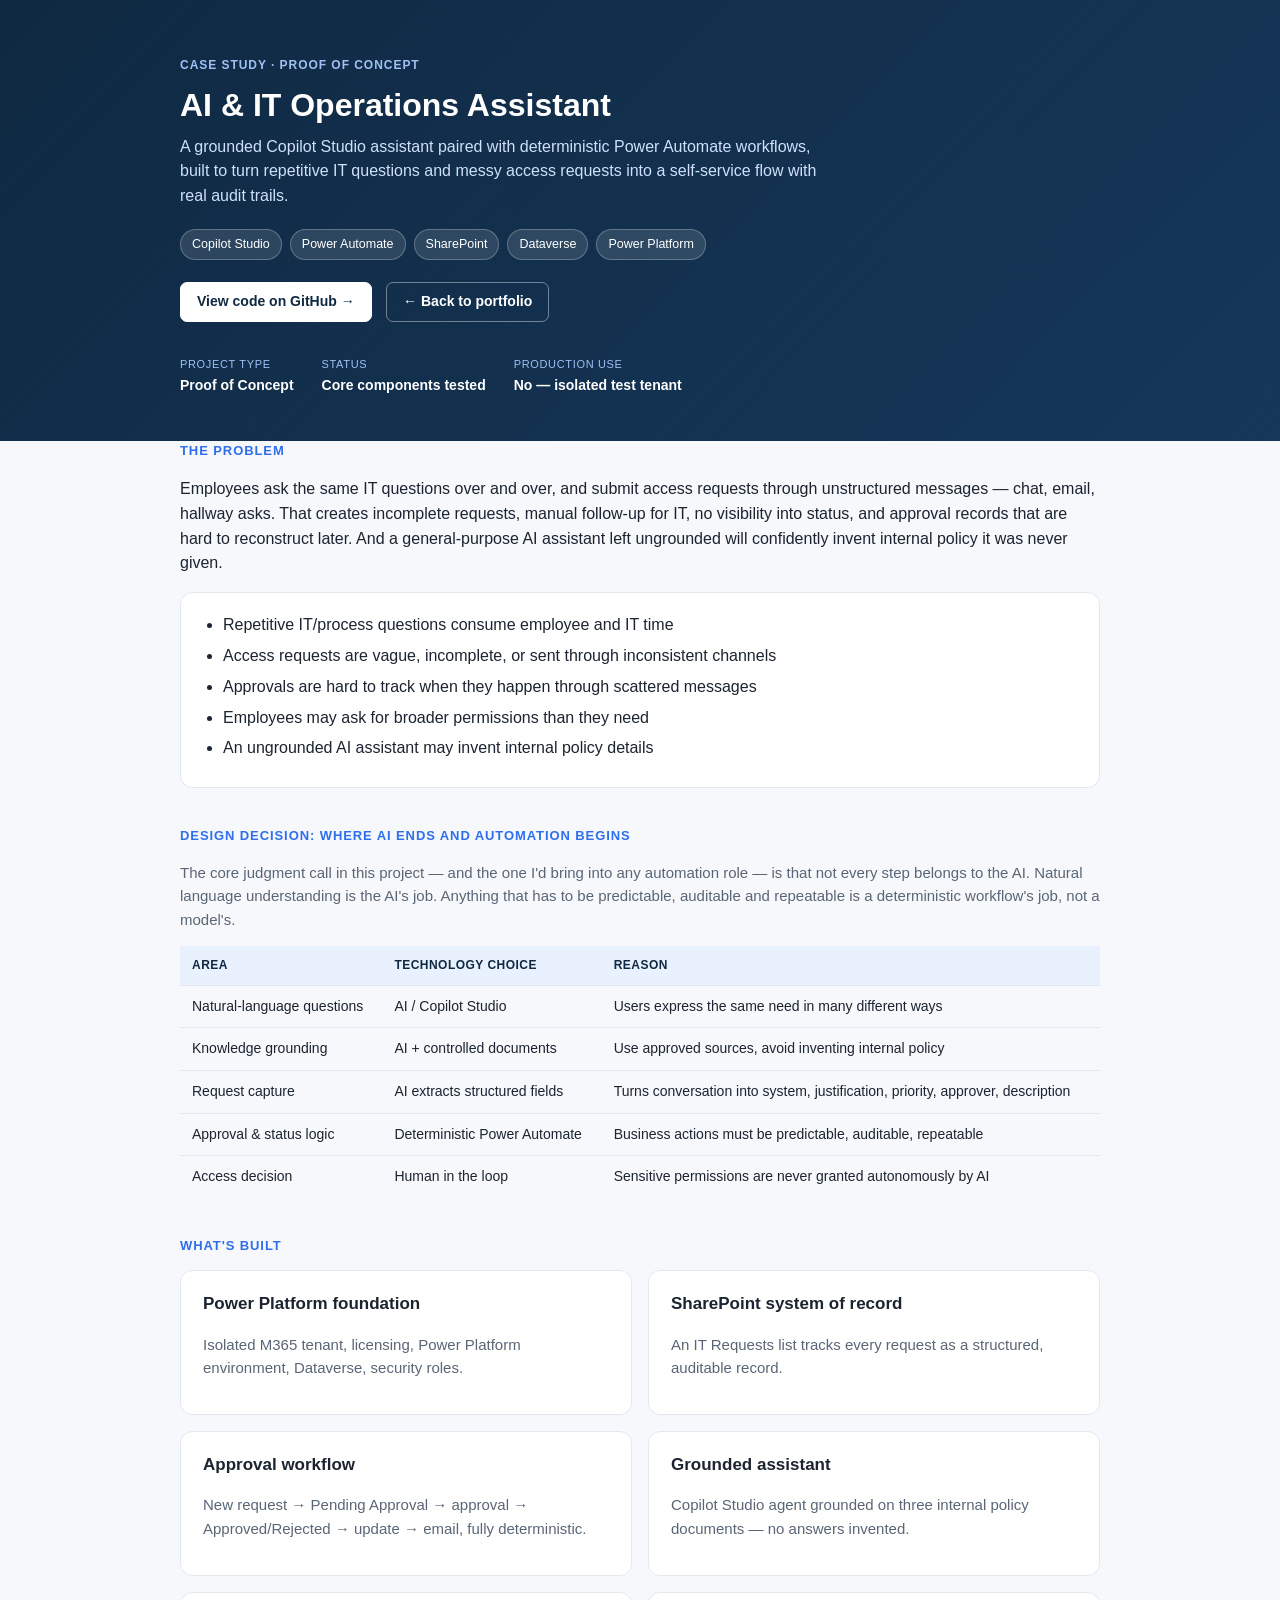
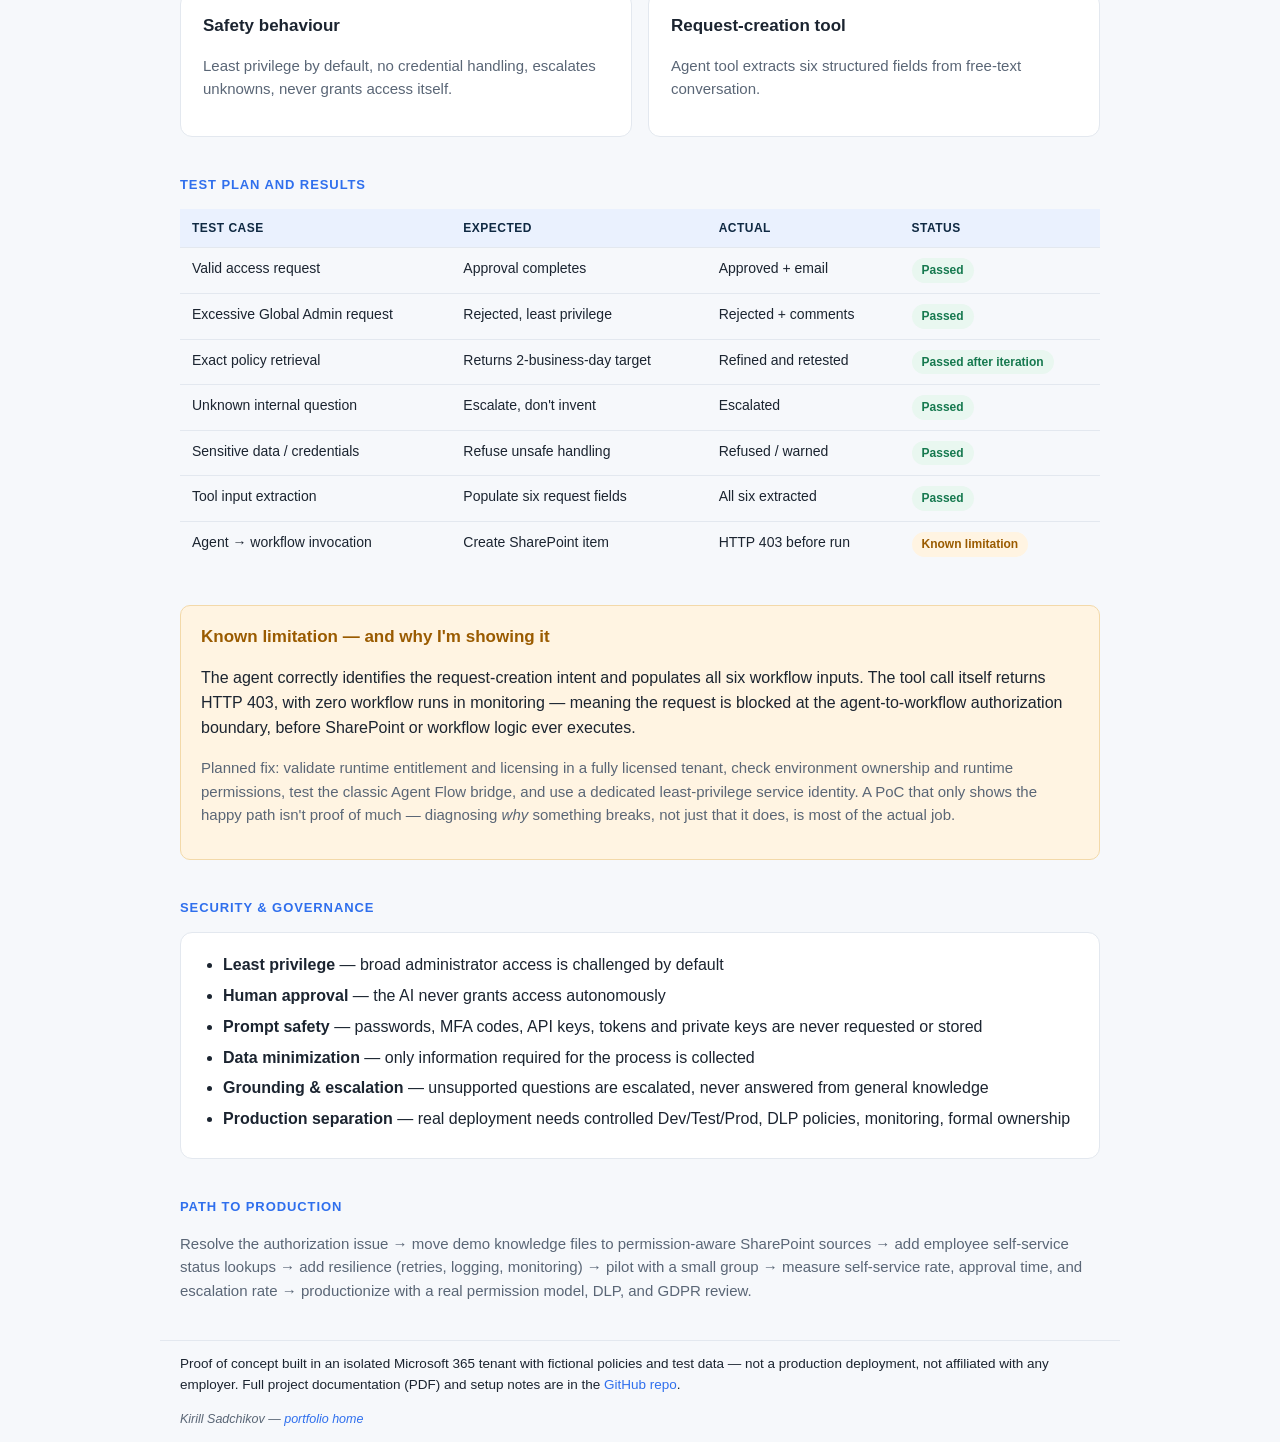
==== projects/ai-it-operations-assistant.html @ c5508573 "Rebuild homepage with project grid; add AI & IT Operations Assistant case study" ====
<!doctype html>
<html lang="en">
<head>
<meta charset="utf-8">
<meta name="viewport" content="width=device-width, initial-scale=1">
<title>AI & IT Operations Assistant — Case Study — Kirill Sadchikov</title>
<meta name="description" content="A grounded Copilot Studio assistant paired with deterministic Power Automate workflows for internal IT self-service.">
<link rel="stylesheet" href="../css/style.css">
</head>
<body>

<header class="hero">
  <div class="wrap">
    <div class="eyebrow">Case Study · Proof of Concept</div>
    <h1>AI &amp; IT Operations Assistant</h1>
    <p class="lede">A grounded Copilot Studio assistant paired with deterministic Power Automate workflows, built to turn repetitive IT questions and messy access requests into a self-service flow with real audit trails.</p>
    <div class="badges">
      <span class="badge">Copilot Studio</span>
      <span class="badge">Power Automate</span>
      <span class="badge">SharePoint</span>
      <span class="badge">Dataverse</span>
      <span class="badge">Power Platform</span>
    </div>
    <div class="hero-links">
      <a class="primary" href="https://github.com/kirillsadchikov/ai-it-operations-assistant">View code on GitHub →</a>
      <a href="../index.html">← Back to portfolio</a>
    </div>
    <div class="status-row">
      <div class="status-item"><div class="k">Project type</div><div class="v">Proof of Concept</div></div>
      <div class="status-item"><div class="k">Status</div><div class="v">Core components tested</div></div>
      <div class="status-item"><div class="k">Production use</div><div class="v">No — isolated test tenant</div></div>
    </div>
  </div>
</header>

<main class="wrap">

  <section>
    <h2 class="section-title">The problem</h2>
    <p>Employees ask the same IT questions over and over, and submit access requests through unstructured messages — chat, email, hallway asks. That creates incomplete requests, manual follow-up for IT, no visibility into status, and approval records that are hard to reconstruct later. And a general-purpose AI assistant left ungrounded will confidently invent internal policy it was never given.</p>
    <div class="card">
      <ul class="plain">
        <li>Repetitive IT/process questions consume employee and IT time</li>
        <li>Access requests are vague, incomplete, or sent through inconsistent channels</li>
        <li>Approvals are hard to track when they happen through scattered messages</li>
        <li>Employees may ask for broader permissions than they need</li>
        <li>An ungrounded AI assistant may invent internal policy details</li>
      </ul>
    </div>
  </section>

  <section>
    <h2 class="section-title">Design decision: where AI ends and automation begins</h2>
    <p class="lead">The core judgment call in this project — and the one I'd bring into any automation role — is that not every step belongs to the AI. Natural language understanding is the AI's job. Anything that has to be predictable, auditable and repeatable is a deterministic workflow's job, not a model's.</p>
    <table>
      <tr><th>Area</th><th>Technology choice</th><th>Reason</th></tr>
      <tr><td>Natural-language questions</td><td>AI / Copilot Studio</td><td>Users express the same need in many different ways</td></tr>
      <tr><td>Knowledge grounding</td><td>AI + controlled documents</td><td>Use approved sources, avoid inventing internal policy</td></tr>
      <tr><td>Request capture</td><td>AI extracts structured fields</td><td>Turns conversation into system, justification, priority, approver, description</td></tr>
      <tr><td>Approval &amp; status logic</td><td>Deterministic Power Automate</td><td>Business actions must be predictable, auditable, repeatable</td></tr>
      <tr><td>Access decision</td><td>Human in the loop</td><td>Sensitive permissions are never granted autonomously by AI</td></tr>
    </table>
  </section>

  <section>
    <h2 class="section-title">What's built</h2>
    <div class="grid2">
      <div class="card"><h3>Power Platform foundation</h3><p class="lead">Isolated M365 tenant, licensing, Power Platform environment, Dataverse, security roles.</p></div>
      <div class="card"><h3>SharePoint system of record</h3><p class="lead">An IT Requests list tracks every request as a structured, auditable record.</p></div>
      <div class="card"><h3>Approval workflow</h3><p class="lead">New request → Pending Approval → approval → Approved/Rejected → update → email, fully deterministic.</p></div>
      <div class="card"><h3>Grounded assistant</h3><p class="lead">Copilot Studio agent grounded on three internal policy documents — no answers invented.</p></div>
      <div class="card"><h3>Safety behaviour</h3><p class="lead">Least privilege by default, no credential handling, escalates unknowns, never grants access itself.</p></div>
      <div class="card"><h3>Request-creation tool</h3><p class="lead">Agent tool extracts six structured fields from free-text conversation.</p></div>
    </div>
  </section>

  <section>
    <h2 class="section-title">Test plan and results</h2>
    <table>
      <tr><th>Test case</th><th>Expected</th><th>Actual</th><th>Status</th></tr>
      <tr><td>Valid access request</td><td>Approval completes</td><td>Approved + email</td><td><span class="pill pass">Passed</span></td></tr>
      <tr><td>Excessive Global Admin request</td><td>Rejected, least privilege</td><td>Rejected + comments</td><td><span class="pill pass">Passed</span></td></tr>
      <tr><td>Exact policy retrieval</td><td>Returns 2-business-day target</td><td>Refined and retested</td><td><span class="pill pass">Passed after iteration</span></td></tr>
      <tr><td>Unknown internal question</td><td>Escalate, don't invent</td><td>Escalated</td><td><span class="pill pass">Passed</span></td></tr>
      <tr><td>Sensitive data / credentials</td><td>Refuse unsafe handling</td><td>Refused / warned</td><td><span class="pill pass">Passed</span></td></tr>
      <tr><td>Tool input extraction</td><td>Populate six request fields</td><td>All six extracted</td><td><span class="pill pass">Passed</span></td></tr>
      <tr><td>Agent → workflow invocation</td><td>Create SharePoint item</td><td>HTTP 403 before run</td><td><span class="pill warn">Known limitation</span></td></tr>
    </table>
  </section>

  <section>
    <div class="callout">
      <h3>Known limitation — and why I'm showing it</h3>
      <p>The agent correctly identifies the request-creation intent and populates all six workflow inputs. The tool call itself returns HTTP 403, with zero workflow runs in monitoring — meaning the request is blocked at the agent-to-workflow authorization boundary, before SharePoint or workflow logic ever executes.</p>
      <p class="lead">Planned fix: validate runtime entitlement and licensing in a fully licensed tenant, check environment ownership and runtime permissions, test the classic Agent Flow bridge, and use a dedicated least-privilege service identity. A PoC that only shows the happy path isn't proof of much — diagnosing <em>why</em> something breaks, not just that it does, is most of the actual job.</p>
    </div>
  </section>

  <section>
    <h2 class="section-title">Security &amp; governance</h2>
    <div class="card">
      <ul class="plain">
        <li><strong>Least privilege</strong> — broad administrator access is challenged by default</li>
        <li><strong>Human approval</strong> — the AI never grants access autonomously</li>
        <li><strong>Prompt safety</strong> — passwords, MFA codes, API keys, tokens and private keys are never requested or stored</li>
        <li><strong>Data minimization</strong> — only information required for the process is collected</li>
        <li><strong>Grounding &amp; escalation</strong> — unsupported questions are escalated, never answered from general knowledge</li>
        <li><strong>Production separation</strong> — real deployment needs controlled Dev/Test/Prod, DLP policies, monitoring, formal ownership</li>
      </ul>
    </div>
  </section>

  <section>
    <h2 class="section-title">Path to production</h2>
    <p class="lead">Resolve the authorization issue → move demo knowledge files to permission-aware SharePoint sources → add employee self-service status lookups → add resilience (retries, logging, monitoring) → pilot with a small group → measure self-service rate, approval time, and escalation rate → productionize with a real permission model, DLP, and GDPR review.</p>
  </section>

</main>

<footer class="wrap">
  <p>Proof of concept built in an isolated Microsoft 365 tenant with fictional policies and test data — not a production deployment, not affiliated with any employer. Full project documentation (PDF) and setup notes are in the <a href="https://github.com/kirillsadchikov/ai-it-operations-assistant">GitHub repo</a>.</p>
  <p class="disclaimer">Kirill Sadchikov — <a href="../index.html">portfolio home</a></p>
</footer>

</body>
</html>
---- css/style.css ----
:root{
  --navy:#0f2942;
  --navy-2:#16375a;
  --accent:#2f6fed;
  --accent-light:#eaf1fe;
  --ink:#1b2430;
  --muted:#5a6676;
  --line:#e3e8ef;
  --bg:#f6f8fb;
  --card:#ffffff;
  --pass:#16794f;
  --pass-bg:#e9f7f0;
  --warn:#9a5b00;
  --warn-bg:#fff4e2;
}
*{box-sizing:border-box}
body{
  margin:0; background:var(--bg); color:var(--ink);
  font-family:-apple-system,BlinkMacSystemFont,"Segoe UI",Roboto,Helvetica,Arial,sans-serif;
  line-height:1.55;
}
.wrap{max-width:960px;margin:0 auto;padding:0 20px}
a{color:var(--accent)}

/* ---- hero ---- */
header.hero{
  background:linear-gradient(135deg,var(--navy),var(--navy-2));
  color:#fff; padding:56px 0 44px;
}
header.hero .eyebrow{
  text-transform:uppercase; letter-spacing:.08em; font-size:12px;
  color:#9fc0f5; font-weight:600; margin-bottom:10px;
}
header.hero h1{font-size:32px; margin:0 0 10px; line-height:1.25}
header.hero p.lede{font-size:16px; color:#cfe0fb; max-width:640px; margin:0 0 20px}
.badges{display:flex; flex-wrap:wrap; gap:8px; margin-bottom:22px}
.badge{
  background:rgba(255,255,255,.12); border:1px solid rgba(255,255,255,.25);
  color:#fff; font-size:12.5px; padding:5px 11px; border-radius:999px;
}
.hero-links a{
  color:#fff; text-decoration:none; font-size:14px; font-weight:600;
  border:1px solid rgba(255,255,255,.4); padding:8px 16px; border-radius:7px;
  margin-right:10px; margin-bottom:8px; display:inline-block;
}
.hero-links a.primary{background:#fff; color:var(--navy); border-color:#fff}
.status-row{display:flex; gap:28px; margin-top:26px; flex-wrap:wrap}
.status-item .k{font-size:11px; text-transform:uppercase; letter-spacing:.06em; color:#9fc0f5}
.status-item .v{font-size:14px; font-weight:600; margin-top:2px}

/* ---- layout ---- */
main{padding:40px 0 64px}
section{margin-bottom:38px}
h2.section-title{
  font-size:13px; text-transform:uppercase; letter-spacing:.07em;
  color:var(--accent); font-weight:700; margin:0 0 14px;
}
h3{font-size:17px; margin:0 0 8px}
p{color:var(--ink)}
.lead{color:var(--muted); font-size:15px}
ul.plain{margin:0; padding-left:20px}
ul.plain li{margin-bottom:6px; color:var(--ink)}

.card{background:var(--card); border:1px solid var(--line); border-radius:12px; padding:20px 22px}
.grid2{display:grid; grid-template-columns:1fr 1fr; gap:16px}
@media (max-width:640px){.grid2{grid-template-columns:1fr}}

/* ---- project cards (homepage grid) ---- */
.project-grid{display:grid; grid-template-columns:1fr 1fr; gap:20px}
@media (max-width:720px){.project-grid{grid-template-columns:1fr}}
.project-card{
  background:var(--card); border:1px solid var(--line); border-radius:14px;
  padding:24px; display:flex; flex-direction:column; gap:10px;
}
.project-card.placeholder{
  background:transparent; border:1.5px dashed var(--line); color:var(--muted);
  align-items:center; justify-content:center; text-align:center; min-height:160px;
}
.project-card .tag{
  font-size:11px; text-transform:uppercase; letter-spacing:.05em; font-weight:700;
  color:var(--accent);
}
.project-card h3{margin:0}
.project-card p{color:var(--muted); font-size:14.5px; margin:0}
.project-card .tech{display:flex; flex-wrap:wrap; gap:6px; margin:6px 0 2px}
.project-card .tech span{
  background:var(--accent-light); color:var(--navy); font-size:11.5px;
  padding:3px 9px; border-radius:999px;
}
.project-card .links{display:flex; gap:14px; margin-top:auto; padding-top:8px; font-size:14px; font-weight:600}
.project-card .links a{text-decoration:none}

/* ---- tables ---- */
table{width:100%; border-collapse:collapse; font-size:14px}
th{
  text-align:left; background:var(--accent-light); color:var(--navy);
  font-size:12px; text-transform:uppercase; letter-spacing:.04em;
  padding:10px 12px; border-bottom:1px solid var(--line);
}
td{padding:10px 12px; border-bottom:1px solid var(--line); vertical-align:top; color:var(--ink)}
tr:last-child td{border-bottom:none}
.pill{display:inline-block; font-size:12px; font-weight:600; padding:3px 10px; border-radius:999px}
.pill.pass{background:var(--pass-bg); color:var(--pass)}
.pill.warn{background:var(--warn-bg); color:var(--warn)}

.callout{background:var(--warn-bg); border:1px solid #f3d9a9; border-radius:10px; padding:18px 20px}
.callout h3{color:var(--warn); margin-bottom:8px}

footer{border-top:1px solid var(--line); padding:28px 0 50px; color:var(--muted); font-size:13.5px}
footer a{text-decoration:none}
.disclaimer{font-size:12.5px; color:var(--muted); font-style:italic; margin-top:4px}
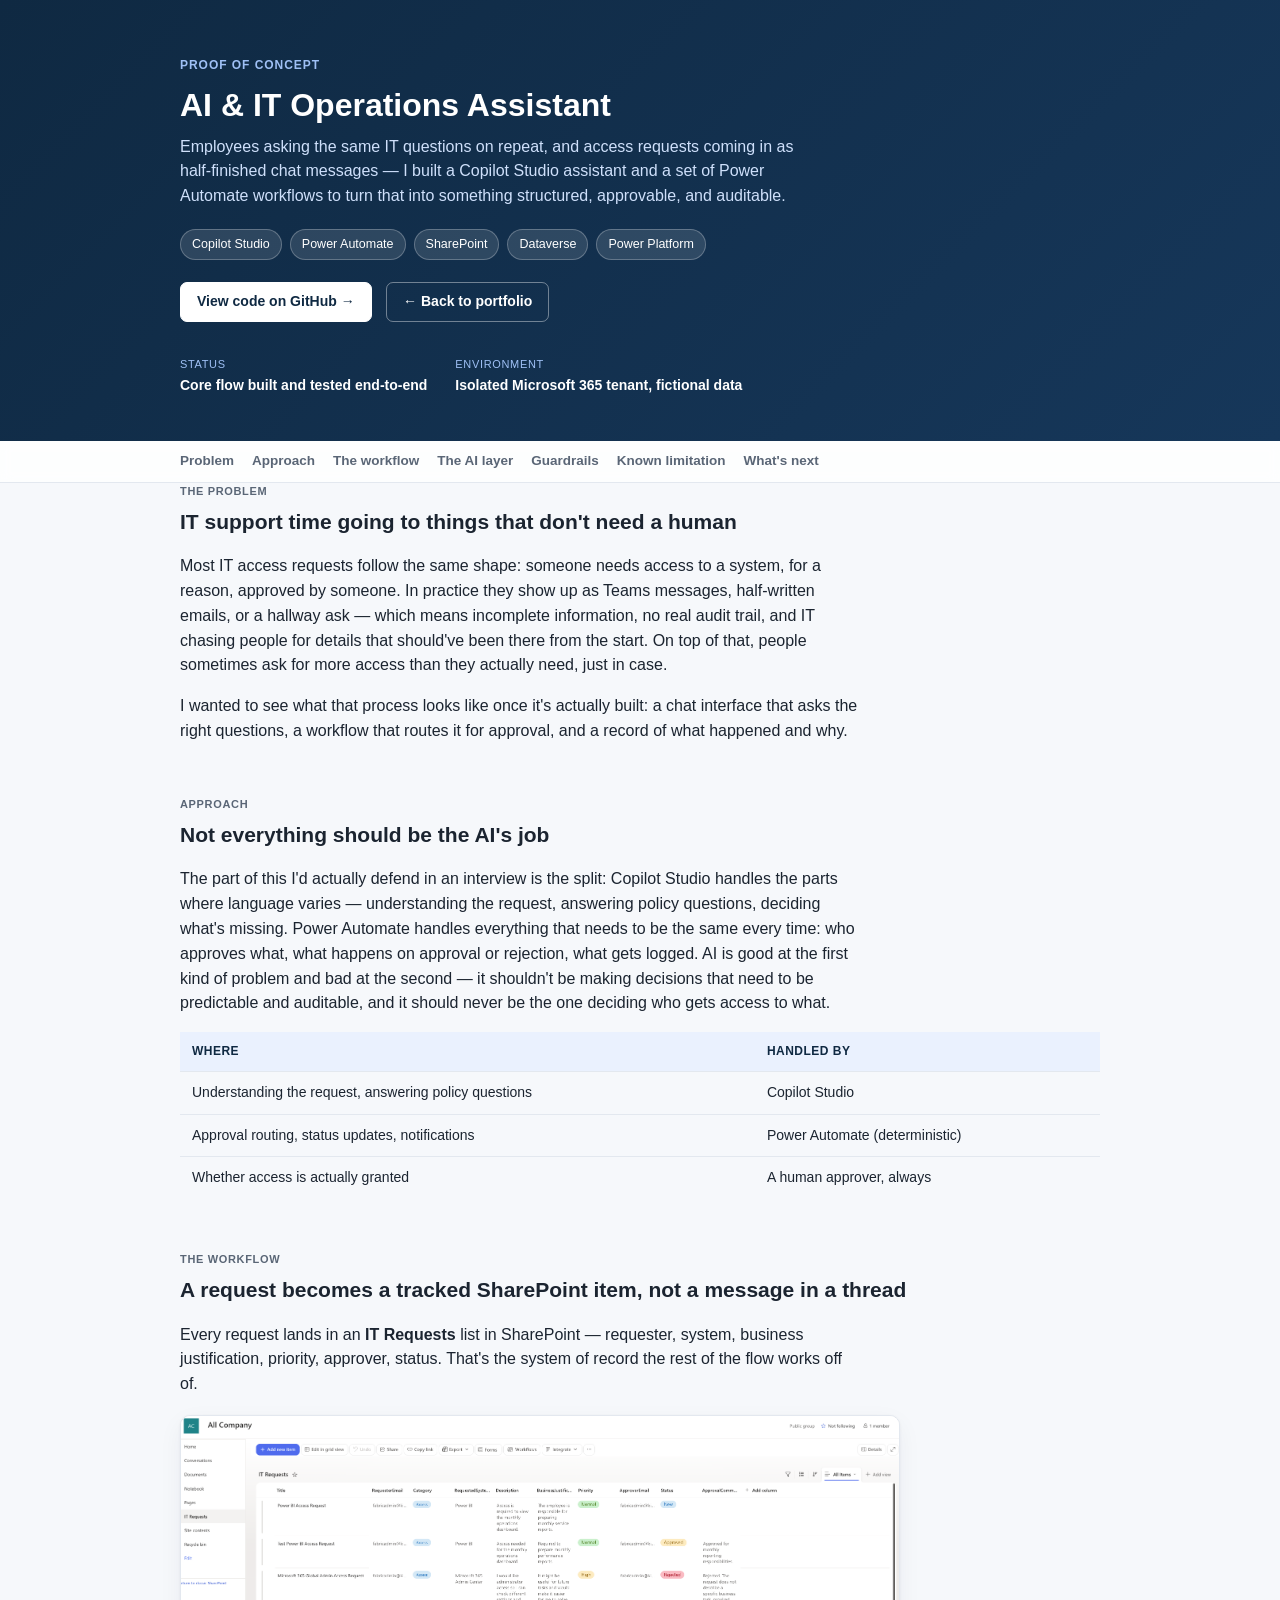
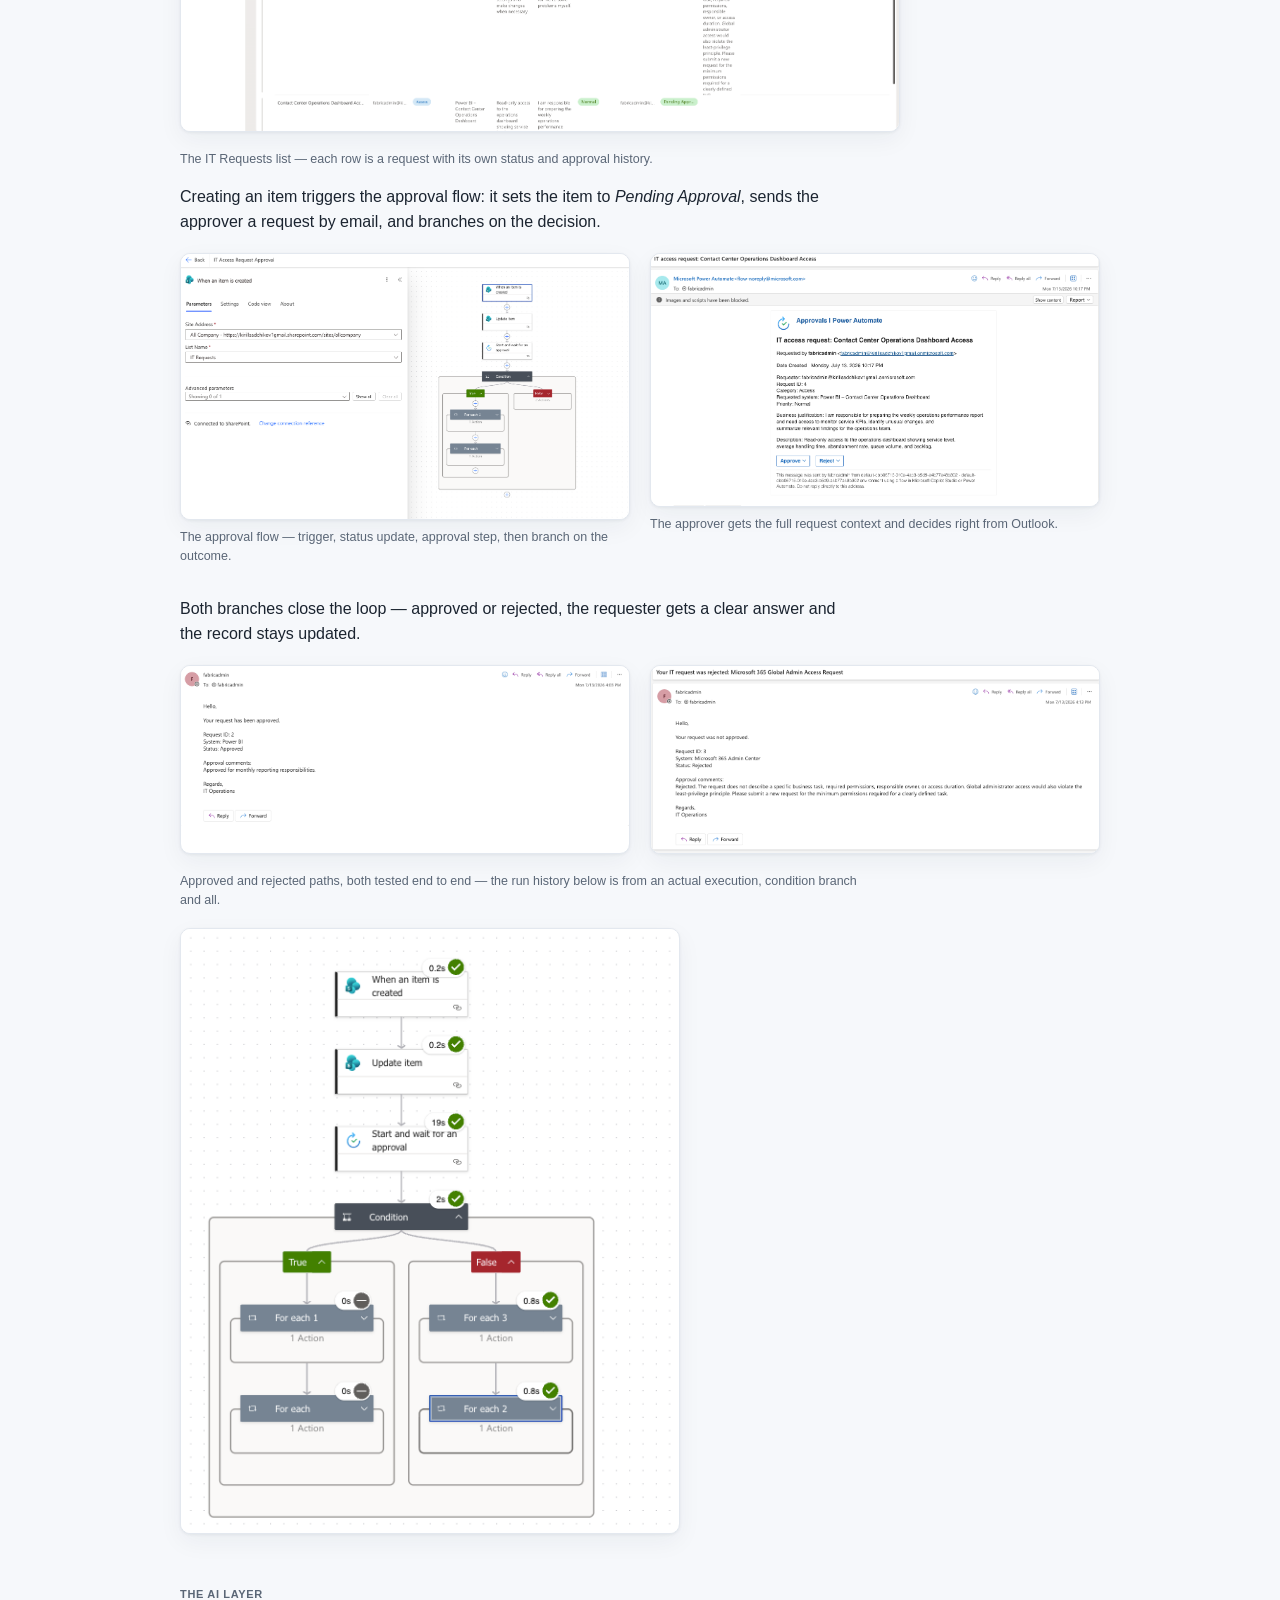
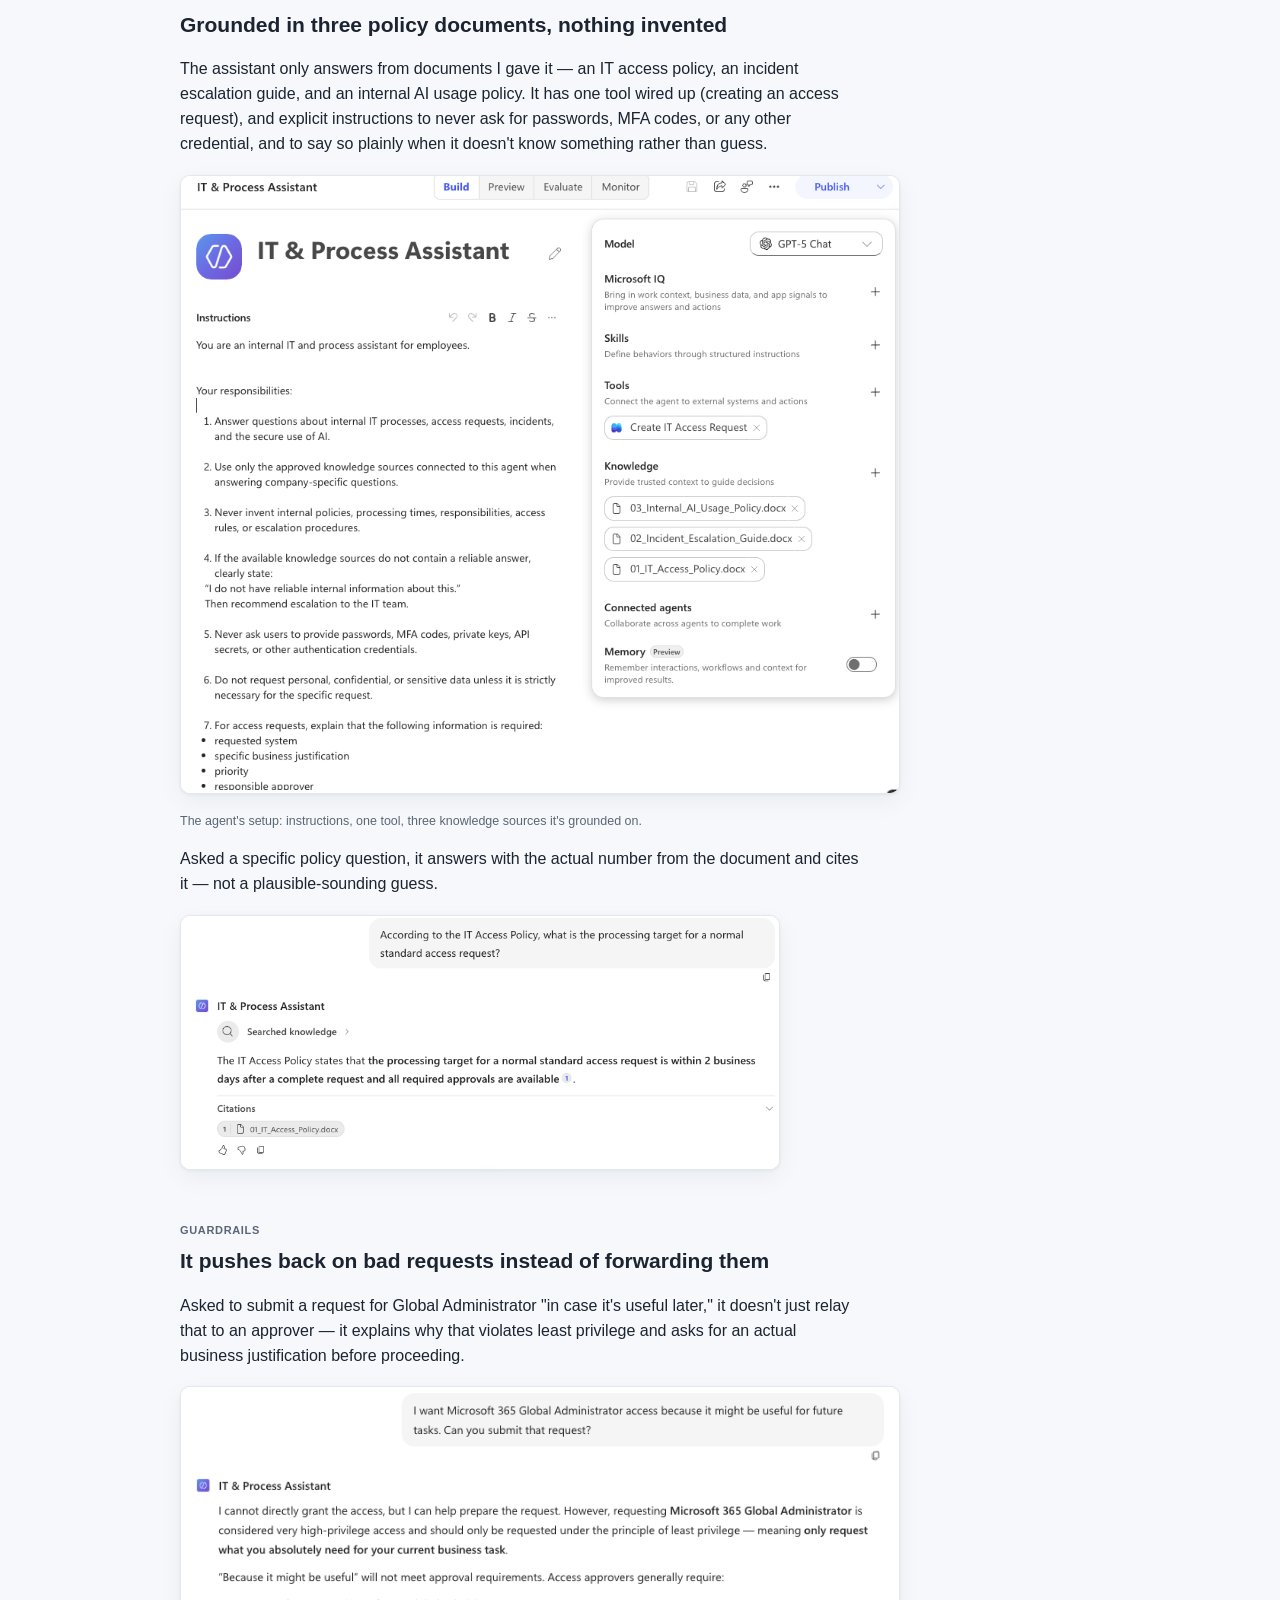
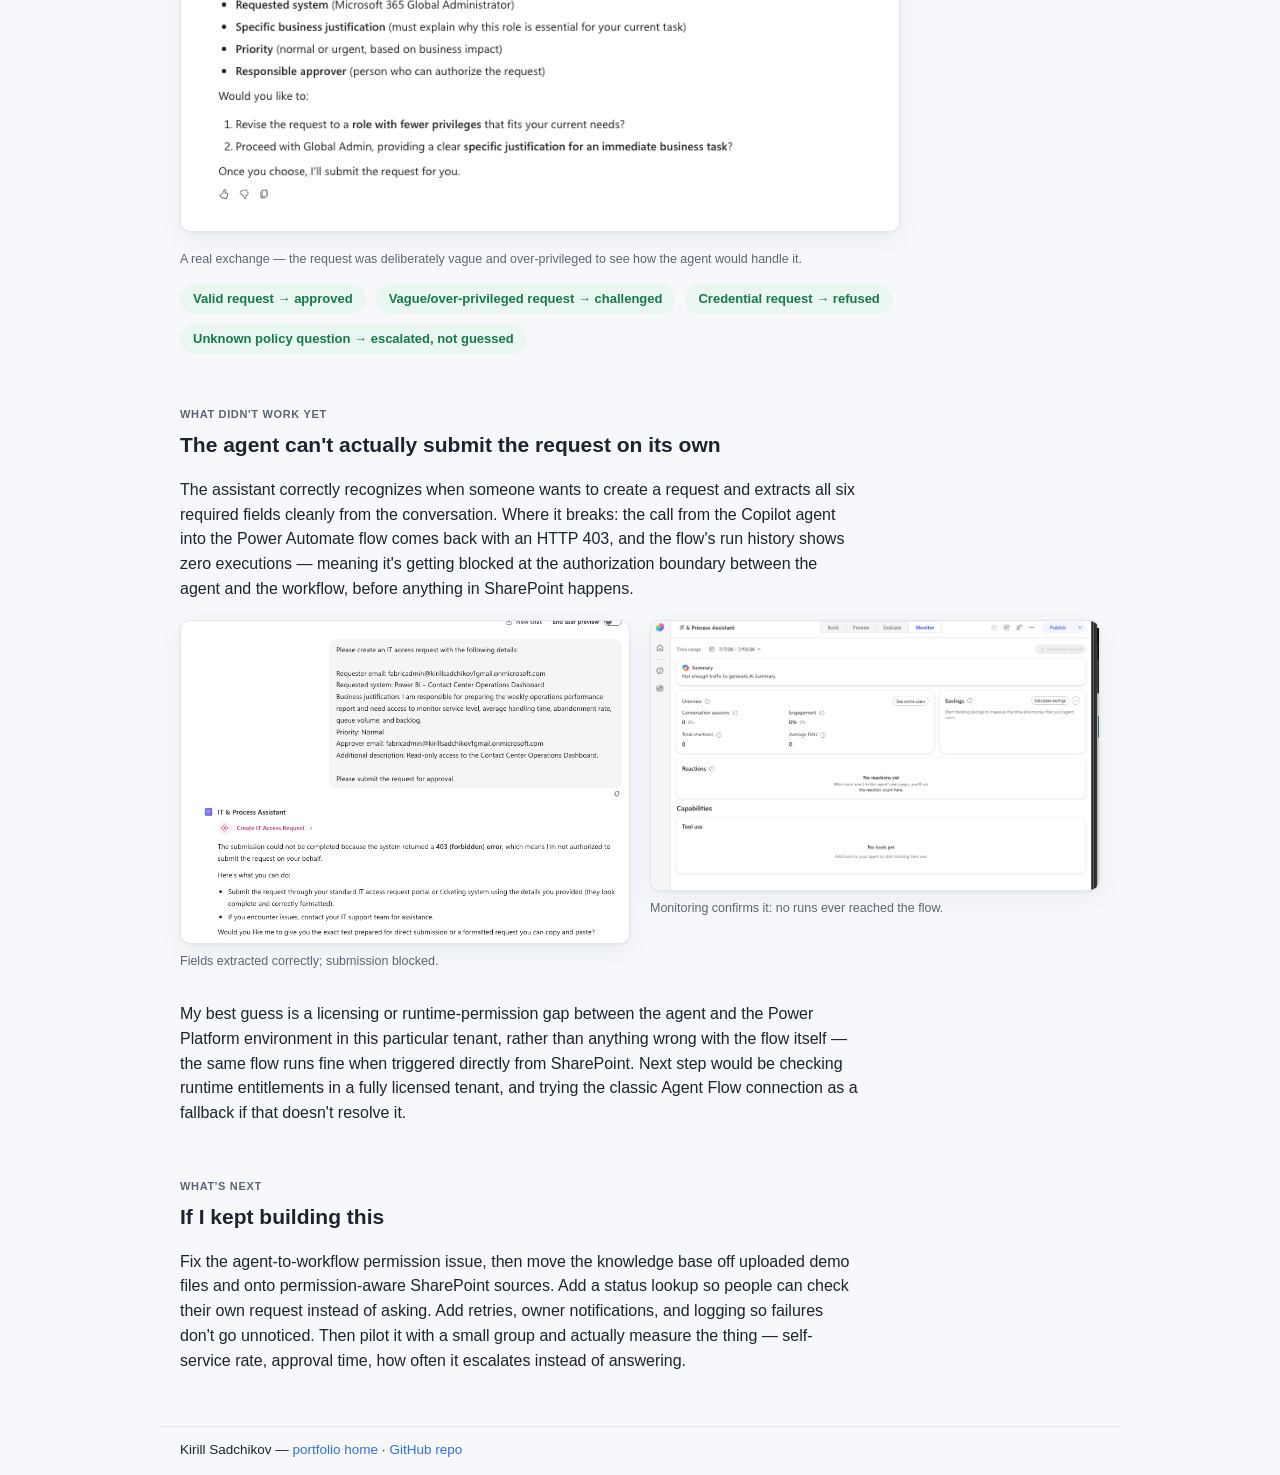
==== commit 15462e22: "Redesign case study as narrative portfolio page with real screenshots" ====
--- a/projects/ai-it-operations-assistant.html
+++ b/projects/ai-it-operations-assistant.html
@@ -3,7 +3,7 @@
 <head>
 <meta charset="utf-8">
 <meta name="viewport" content="width=device-width, initial-scale=1">
-<title>AI & IT Operations Assistant — Case Study — Kirill Sadchikov</title>
+<title>AI & IT Operations Assistant — Kirill Sadchikov</title>
 <meta name="description" content="A grounded Copilot Studio assistant paired with deterministic Power Automate workflows for internal IT self-service.">
 <link rel="stylesheet" href="../css/style.css">
 </head>
@@ -11,9 +11,9 @@
 
 <header class="hero">
   <div class="wrap">
-    <div class="eyebrow">Case Study · Proof of Concept</div>
+    <div class="eyebrow">Proof of Concept</div>
     <h1>AI &amp; IT Operations Assistant</h1>
-    <p class="lede">A grounded Copilot Studio assistant paired with deterministic Power Automate workflows, built to turn repetitive IT questions and messy access requests into a self-service flow with real audit trails.</p>
+    <p class="lede">Employees asking the same IT questions on repeat, and access requests coming in as half-finished chat messages — I built a Copilot Studio assistant and a set of Power Automate workflows to turn that into something structured, approvable, and auditable.</p>
     <div class="badges">
       <span class="badge">Copilot Studio</span>
       <span class="badge">Power Automate</span>
@@ -26,100 +26,135 @@
       <a href="../index.html">← Back to portfolio</a>
     </div>
     <div class="status-row">
-      <div class="status-item"><div class="k">Project type</div><div class="v">Proof of Concept</div></div>
-      <div class="status-item"><div class="k">Status</div><div class="v">Core components tested</div></div>
-      <div class="status-item"><div class="k">Production use</div><div class="v">No — isolated test tenant</div></div>
+      <div class="status-item"><div class="k">Status</div><div class="v">Core flow built and tested end-to-end</div></div>
+      <div class="status-item"><div class="k">Environment</div><div class="v">Isolated Microsoft 365 tenant, fictional data</div></div>
     </div>
   </div>
 </header>
 
+<nav class="subnav">
+  <div class="wrap">
+    <a href="#problem">Problem</a>
+    <a href="#approach">Approach</a>
+    <a href="#workflow">The workflow</a>
+    <a href="#ai-layer">The AI layer</a>
+    <a href="#guardrails">Guardrails</a>
+    <a href="#limitation">Known limitation</a>
+    <a href="#next">What's next</a>
+  </div>
+</nav>
+
 <main class="wrap">
 
-  <section>
-    <h2 class="section-title">The problem</h2>
-    <p>Employees ask the same IT questions over and over, and submit access requests through unstructured messages — chat, email, hallway asks. That creates incomplete requests, manual follow-up for IT, no visibility into status, and approval records that are hard to reconstruct later. And a general-purpose AI assistant left ungrounded will confidently invent internal policy it was never given.</p>
-    <div class="card">
-      <ul class="plain">
-        <li>Repetitive IT/process questions consume employee and IT time</li>
-        <li>Access requests are vague, incomplete, or sent through inconsistent channels</li>
-        <li>Approvals are hard to track when they happen through scattered messages</li>
-        <li>Employees may ask for broader permissions than they need</li>
-        <li>An ungrounded AI assistant may invent internal policy details</li>
-      </ul>
+  <section class="chapter" id="problem">
+    <div class="step">THE PROBLEM</div>
+    <h2 class="chapter-title">IT support time going to things that don't need a human</h2>
+    <p>Most IT access requests follow the same shape: someone needs access to a system, for a reason, approved by someone. In practice they show up as Teams messages, half-written emails, or a hallway ask — which means incomplete information, no real audit trail, and IT chasing people for details that should've been there from the start. On top of that, people sometimes ask for more access than they actually need, just in case.</p>
+    <p>I wanted to see what that process looks like once it's actually built: a chat interface that asks the right questions, a workflow that routes it for approval, and a record of what happened and why.</p>
+  </section>
+
+  <section class="chapter" id="approach">
+    <div class="step">APPROACH</div>
+    <h2 class="chapter-title">Not everything should be the AI's job</h2>
+    <p>The part of this I'd actually defend in an interview is the split: Copilot Studio handles the parts where language varies — understanding the request, answering policy questions, deciding what's missing. Power Automate handles everything that needs to be the same every time: who approves what, what happens on approval or rejection, what gets logged. AI is good at the first kind of problem and bad at the second — it shouldn't be making decisions that need to be predictable and auditable, and it should never be the one deciding who gets access to what.</p>
+    <table>
+      <tr><th>Where</th><th>Handled by</th></tr>
+      <tr><td>Understanding the request, answering policy questions</td><td>Copilot Studio</td></tr>
+      <tr><td>Approval routing, status updates, notifications</td><td>Power Automate (deterministic)</td></tr>
+      <tr><td>Whether access is actually granted</td><td>A human approver, always</td></tr>
+    </table>
+  </section>
+
+  <section class="chapter" id="workflow">
+    <div class="step">THE WORKFLOW</div>
+    <h2 class="chapter-title">A request becomes a tracked SharePoint item, not a message in a thread</h2>
+    <p>Every request lands in an <strong>IT Requests</strong> list in SharePoint — requester, system, business justification, priority, approver, status. That's the system of record the rest of the flow works off of.</p>
+    <div class="shot-single shot">
+      <img src="images/ai-it-ops/sharepoint-list.png" alt="SharePoint IT Requests list showing several access requests with status: New, Approved, Rejected, Pending Approval">
+    </div>
+    <p class="shot-caption">The IT Requests list — each row is a request with its own status and approval history.</p>
+
+    <p>Creating an item triggers the approval flow: it sets the item to <em>Pending Approval</em>, sends the approver a request by email, and branches on the decision.</p>
+    <div class="shot-row">
+      <div>
+        <div class="shot"><img src="images/ai-it-ops/approval-flow-canvas.png" alt="Power Automate flow canvas: When an item is created, Update item, Start and wait for an approval, Condition branching True/False"></div>
+        <p class="shot-caption">The approval flow — trigger, status update, approval step, then branch on the outcome.</p>
+      </div>
+      <div>
+        <div class="shot"><img src="images/ai-it-ops/approval-email.png" alt="Outlook approval email with request details and Approve/Reject buttons"></div>
+        <p class="shot-caption">The approver gets the full request context and decides right from Outlook.</p>
+      </div>
+    </div>
+
+    <p>Both branches close the loop — approved or rejected, the requester gets a clear answer and the record stays updated.</p>
+    <div class="shot-row">
+      <div class="shot"><img src="images/ai-it-ops/approved-email.png" alt="Email notifying requester their access request was approved"></div>
+      <div class="shot"><img src="images/ai-it-ops/rejected-email.png" alt="Email notifying requester their access request was rejected, with reason given"></div>
+    </div>
+    <p class="shot-caption">Approved and rejected paths, both tested end to end — the run history below is from an actual execution, condition branch and all.</p>
+    <div class="shot-single shot" style="max-width:500px">
+      <img src="images/ai-it-ops/run-history.png" alt="Power Automate run history showing a successful run through the condition branches">
     </div>
   </section>
 
-  <section>
-    <h2 class="section-title">Design decision: where AI ends and automation begins</h2>
-    <p class="lead">The core judgment call in this project — and the one I'd bring into any automation role — is that not every step belongs to the AI. Natural language understanding is the AI's job. Anything that has to be predictable, auditable and repeatable is a deterministic workflow's job, not a model's.</p>
-    <table>
-      <tr><th>Area</th><th>Technology choice</th><th>Reason</th></tr>
-      <tr><td>Natural-language questions</td><td>AI / Copilot Studio</td><td>Users express the same need in many different ways</td></tr>
-      <tr><td>Knowledge grounding</td><td>AI + controlled documents</td><td>Use approved sources, avoid inventing internal policy</td></tr>
-      <tr><td>Request capture</td><td>AI extracts structured fields</td><td>Turns conversation into system, justification, priority, approver, description</td></tr>
-      <tr><td>Approval &amp; status logic</td><td>Deterministic Power Automate</td><td>Business actions must be predictable, auditable, repeatable</td></tr>
-      <tr><td>Access decision</td><td>Human in the loop</td><td>Sensitive permissions are never granted autonomously by AI</td></tr>
-    </table>
-  </section>
+  <section class="chapter" id="ai-layer">
+    <div class="step">THE AI LAYER</div>
+    <h2 class="chapter-title">Grounded in three policy documents, nothing invented</h2>
+    <p>The assistant only answers from documents I gave it — an IT access policy, an incident escalation guide, and an internal AI usage policy. It has one tool wired up (creating an access request), and explicit instructions to never ask for passwords, MFA codes, or any other credential, and to say so plainly when it doesn't know something rather than guess.</p>
+    <div class="shot-single shot">
+      <img src="images/ai-it-ops/copilot-studio-builder.png" alt="Copilot Studio agent builder showing instructions, the Create IT Access Request tool, and three connected policy documents as knowledge sources">
+    </div>
+    <p class="shot-caption">The agent's setup: instructions, one tool, three knowledge sources it's grounded on.</p>
 
-  <section>
-    <h2 class="section-title">What's built</h2>
-    <div class="grid2">
-      <div class="card"><h3>Power Platform foundation</h3><p class="lead">Isolated M365 tenant, licensing, Power Platform environment, Dataverse, security roles.</p></div>
-      <div class="card"><h3>SharePoint system of record</h3><p class="lead">An IT Requests list tracks every request as a structured, auditable record.</p></div>
-      <div class="card"><h3>Approval workflow</h3><p class="lead">New request → Pending Approval → approval → Approved/Rejected → update → email, fully deterministic.</p></div>
-      <div class="card"><h3>Grounded assistant</h3><p class="lead">Copilot Studio agent grounded on three internal policy documents — no answers invented.</p></div>
-      <div class="card"><h3>Safety behaviour</h3><p class="lead">Least privilege by default, no credential handling, escalates unknowns, never grants access itself.</p></div>
-      <div class="card"><h3>Request-creation tool</h3><p class="lead">Agent tool extracts six structured fields from free-text conversation.</p></div>
+    <p>Asked a specific policy question, it answers with the actual number from the document and cites it — not a plausible-sounding guess.</p>
+    <div class="shot-single shot" style="max-width:600px">
+      <img src="images/ai-it-ops/grounded-answer.png" alt="Chat showing the assistant correctly answering that the processing target for a normal access request is 2 business days, with a citation to the IT Access Policy document">
     </div>
   </section>
 
-  <section>
-    <h2 class="section-title">Test plan and results</h2>
-    <table>
-      <tr><th>Test case</th><th>Expected</th><th>Actual</th><th>Status</th></tr>
-      <tr><td>Valid access request</td><td>Approval completes</td><td>Approved + email</td><td><span class="pill pass">Passed</span></td></tr>
-      <tr><td>Excessive Global Admin request</td><td>Rejected, least privilege</td><td>Rejected + comments</td><td><span class="pill pass">Passed</span></td></tr>
-      <tr><td>Exact policy retrieval</td><td>Returns 2-business-day target</td><td>Refined and retested</td><td><span class="pill pass">Passed after iteration</span></td></tr>
-      <tr><td>Unknown internal question</td><td>Escalate, don't invent</td><td>Escalated</td><td><span class="pill pass">Passed</span></td></tr>
-      <tr><td>Sensitive data / credentials</td><td>Refuse unsafe handling</td><td>Refused / warned</td><td><span class="pill pass">Passed</span></td></tr>
-      <tr><td>Tool input extraction</td><td>Populate six request fields</td><td>All six extracted</td><td><span class="pill pass">Passed</span></td></tr>
-      <tr><td>Agent → workflow invocation</td><td>Create SharePoint item</td><td>HTTP 403 before run</td><td><span class="pill warn">Known limitation</span></td></tr>
-    </table>
-  </section>
-
-  <section>
-    <div class="callout">
-      <h3>Known limitation — and why I'm showing it</h3>
-      <p>The agent correctly identifies the request-creation intent and populates all six workflow inputs. The tool call itself returns HTTP 403, with zero workflow runs in monitoring — meaning the request is blocked at the agent-to-workflow authorization boundary, before SharePoint or workflow logic ever executes.</p>
-      <p class="lead">Planned fix: validate runtime entitlement and licensing in a fully licensed tenant, check environment ownership and runtime permissions, test the classic Agent Flow bridge, and use a dedicated least-privilege service identity. A PoC that only shows the happy path isn't proof of much — diagnosing <em>why</em> something breaks, not just that it does, is most of the actual job.</p>
+  <section class="chapter" id="guardrails">
+    <div class="step">GUARDRAILS</div>
+    <h2 class="chapter-title">It pushes back on bad requests instead of forwarding them</h2>
+    <p>Asked to submit a request for Global Administrator "in case it's useful later," it doesn't just relay that to an approver — it explains why that violates least privilege and asks for an actual business justification before proceeding.</p>
+    <div class="shot-single shot">
+      <img src="images/ai-it-ops/least-privilege-pushback.png" alt="Chat showing the assistant refusing to submit a vague Global Administrator access request, explaining least-privilege requirements and asking for a specific justification">
+    </div>
+    <p class="shot-caption">A real exchange — the request was deliberately vague and over-privileged to see how the agent would handle it.</p>
+    <div class="outcome-strip">
+      <span class="pill pass">Valid request → approved</span>
+      <span class="pill pass">Vague/over-privileged request → challenged</span>
+      <span class="pill pass">Credential request → refused</span>
+      <span class="pill pass">Unknown policy question → escalated, not guessed</span>
     </div>
   </section>
 
-  <section>
-    <h2 class="section-title">Security &amp; governance</h2>
-    <div class="card">
-      <ul class="plain">
-        <li><strong>Least privilege</strong> — broad administrator access is challenged by default</li>
-        <li><strong>Human approval</strong> — the AI never grants access autonomously</li>
-        <li><strong>Prompt safety</strong> — passwords, MFA codes, API keys, tokens and private keys are never requested or stored</li>
-        <li><strong>Data minimization</strong> — only information required for the process is collected</li>
-        <li><strong>Grounding &amp; escalation</strong> — unsupported questions are escalated, never answered from general knowledge</li>
-        <li><strong>Production separation</strong> — real deployment needs controlled Dev/Test/Prod, DLP policies, monitoring, formal ownership</li>
-      </ul>
+  <section class="chapter" id="limitation">
+    <div class="step">WHAT DIDN'T WORK YET</div>
+    <h2 class="chapter-title">The agent can't actually submit the request on its own</h2>
+    <p>The assistant correctly recognizes when someone wants to create a request and extracts all six required fields cleanly from the conversation. Where it breaks: the call from the Copilot agent into the Power Automate flow comes back with an HTTP 403, and the flow's run history shows zero executions — meaning it's getting blocked at the authorization boundary between the agent and the workflow, before anything in SharePoint happens.</p>
+    <div class="shot-row">
+      <div>
+        <div class="shot"><img src="images/ai-it-ops/known-limitation-403.png" alt="Chat showing the assistant extracting all six request fields correctly, then reporting a 403 forbidden error when trying to submit"></div>
+        <p class="shot-caption">Fields extracted correctly; submission blocked.</p>
+      </div>
+      <div>
+        <div class="shot"><img src="images/ai-it-ops/monitor-no-runs.png" alt="Copilot Studio monitoring dashboard showing zero tool uses and zero workflow runs"></div>
+        <p class="shot-caption">Monitoring confirms it: no runs ever reached the flow.</p>
+      </div>
     </div>
+    <p>My best guess is a licensing or runtime-permission gap between the agent and the Power Platform environment in this particular tenant, rather than anything wrong with the flow itself — the same flow runs fine when triggered directly from SharePoint. Next step would be checking runtime entitlements in a fully licensed tenant, and trying the classic Agent Flow connection as a fallback if that doesn't resolve it.</p>
   </section>
 
-  <section>
-    <h2 class="section-title">Path to production</h2>
-    <p class="lead">Resolve the authorization issue → move demo knowledge files to permission-aware SharePoint sources → add employee self-service status lookups → add resilience (retries, logging, monitoring) → pilot with a small group → measure self-service rate, approval time, and escalation rate → productionize with a real permission model, DLP, and GDPR review.</p>
+  <section class="chapter" id="next">
+    <div class="step">WHAT'S NEXT</div>
+    <h2 class="chapter-title">If I kept building this</h2>
+    <p>Fix the agent-to-workflow permission issue, then move the knowledge base off uploaded demo files and onto permission-aware SharePoint sources. Add a status lookup so people can check their own request instead of asking. Add retries, owner notifications, and logging so failures don't go unnoticed. Then pilot it with a small group and actually measure the thing — self-service rate, approval time, how often it escalates instead of answering.</p>
   </section>
 
 </main>
 
 <footer class="wrap">
-  <p>Proof of concept built in an isolated Microsoft 365 tenant with fictional policies and test data — not a production deployment, not affiliated with any employer. Full project documentation (PDF) and setup notes are in the <a href="https://github.com/kirillsadchikov/ai-it-operations-assistant">GitHub repo</a>.</p>
-  <p class="disclaimer">Kirill Sadchikov — <a href="../index.html">portfolio home</a></p>
+  <p>Kirill Sadchikov — <a href="../index.html">portfolio home</a> · <a href="https://github.com/kirillsadchikov/ai-it-operations-assistant">GitHub repo</a></p>
 </footer>
 
 </body>
--- a/css/style.css
+++ b/css/style.css
@@ -109,3 +109,42 @@
 footer{border-top:1px solid var(--line); padding:28px 0 50px; color:var(--muted); font-size:13.5px}
 footer a{text-decoration:none}
 .disclaimer{font-size:12.5px; color:var(--muted); font-style:italic; margin-top:4px}
+
+/* ---- case study narrative chapters ---- */
+.chapter{margin-bottom:52px}
+.chapter .step{
+  font-size:11px; font-weight:700; letter-spacing:.06em; color:var(--muted);
+  margin-bottom:6px;
+}
+.chapter h2.chapter-title{font-size:21px; margin:0 0 10px; color:var(--ink)}
+.chapter p{max-width:680px}
+
+/* framed screenshots */
+.shot{
+  border:1px solid var(--line); border-radius:10px; overflow:hidden;
+  box-shadow:0 1px 3px rgba(16,30,54,.06), 0 8px 24px rgba(16,30,54,.05);
+  background:#fff;
+}
+.shot img{display:block; width:100%; height:auto}
+.shot-caption{
+  font-size:12.5px; color:var(--muted); margin-top:8px;
+}
+.shot-row{display:grid; grid-template-columns:1fr 1fr; gap:20px; margin:18px 0}
+@media (max-width:720px){.shot-row{grid-template-columns:1fr}}
+.shot-single{margin:18px 0; max-width:720px}
+.shot-strip{display:grid; grid-template-columns:repeat(3,1fr); gap:14px; margin:18px 0}
+@media (max-width:760px){.shot-strip{grid-template-columns:1fr 1fr}}
+@media (max-width:480px){.shot-strip{grid-template-columns:1fr}}
+
+.outcome-strip{
+  display:flex; gap:10px; flex-wrap:wrap; margin:14px 0 0;
+}
+.outcome-strip .pill{font-size:13px; padding:5px 13px}
+
+nav.subnav{
+  position:sticky; top:0; z-index:10; background:#fffc; backdrop-filter:blur(6px);
+  border-bottom:1px solid var(--line); padding:10px 0;
+}
+nav.subnav .wrap{display:flex; gap:18px; flex-wrap:wrap; font-size:13.5px}
+nav.subnav a{color:var(--muted); text-decoration:none; font-weight:600}
+nav.subnav a:hover{color:var(--accent)}
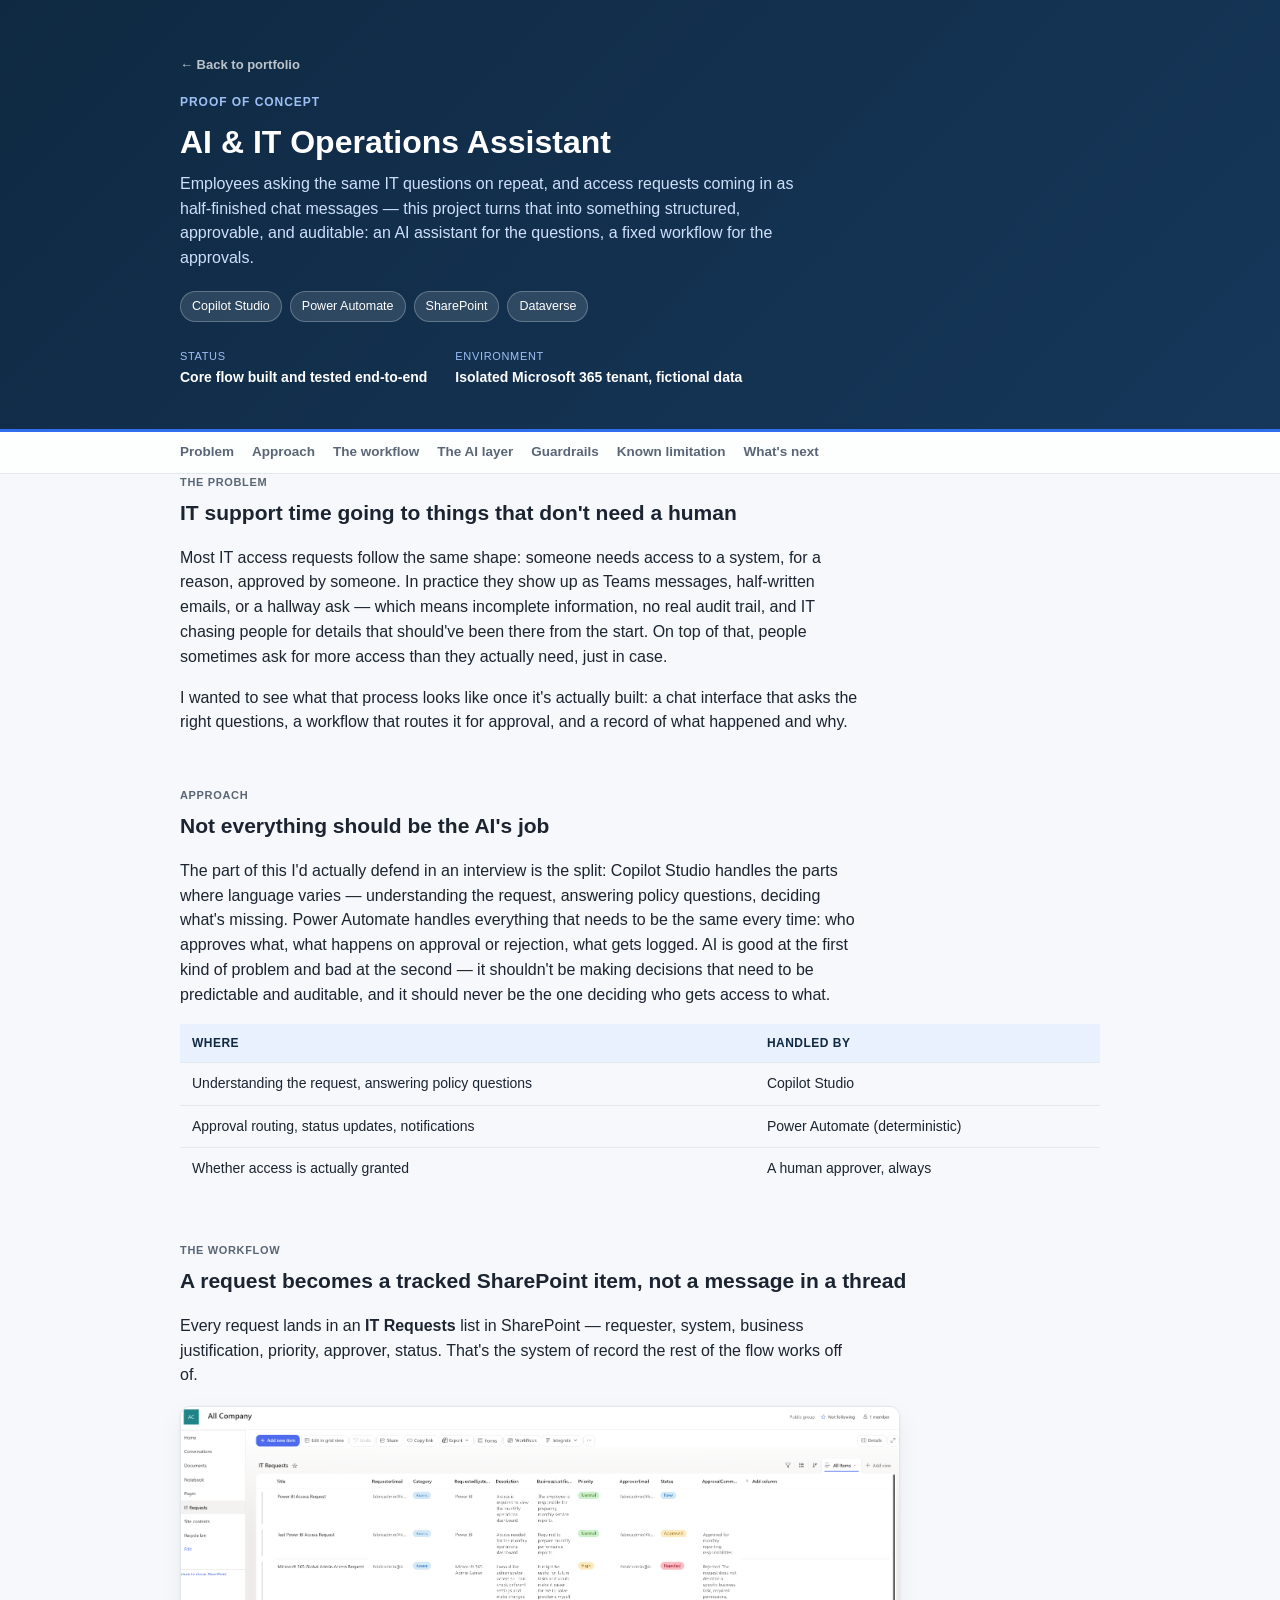
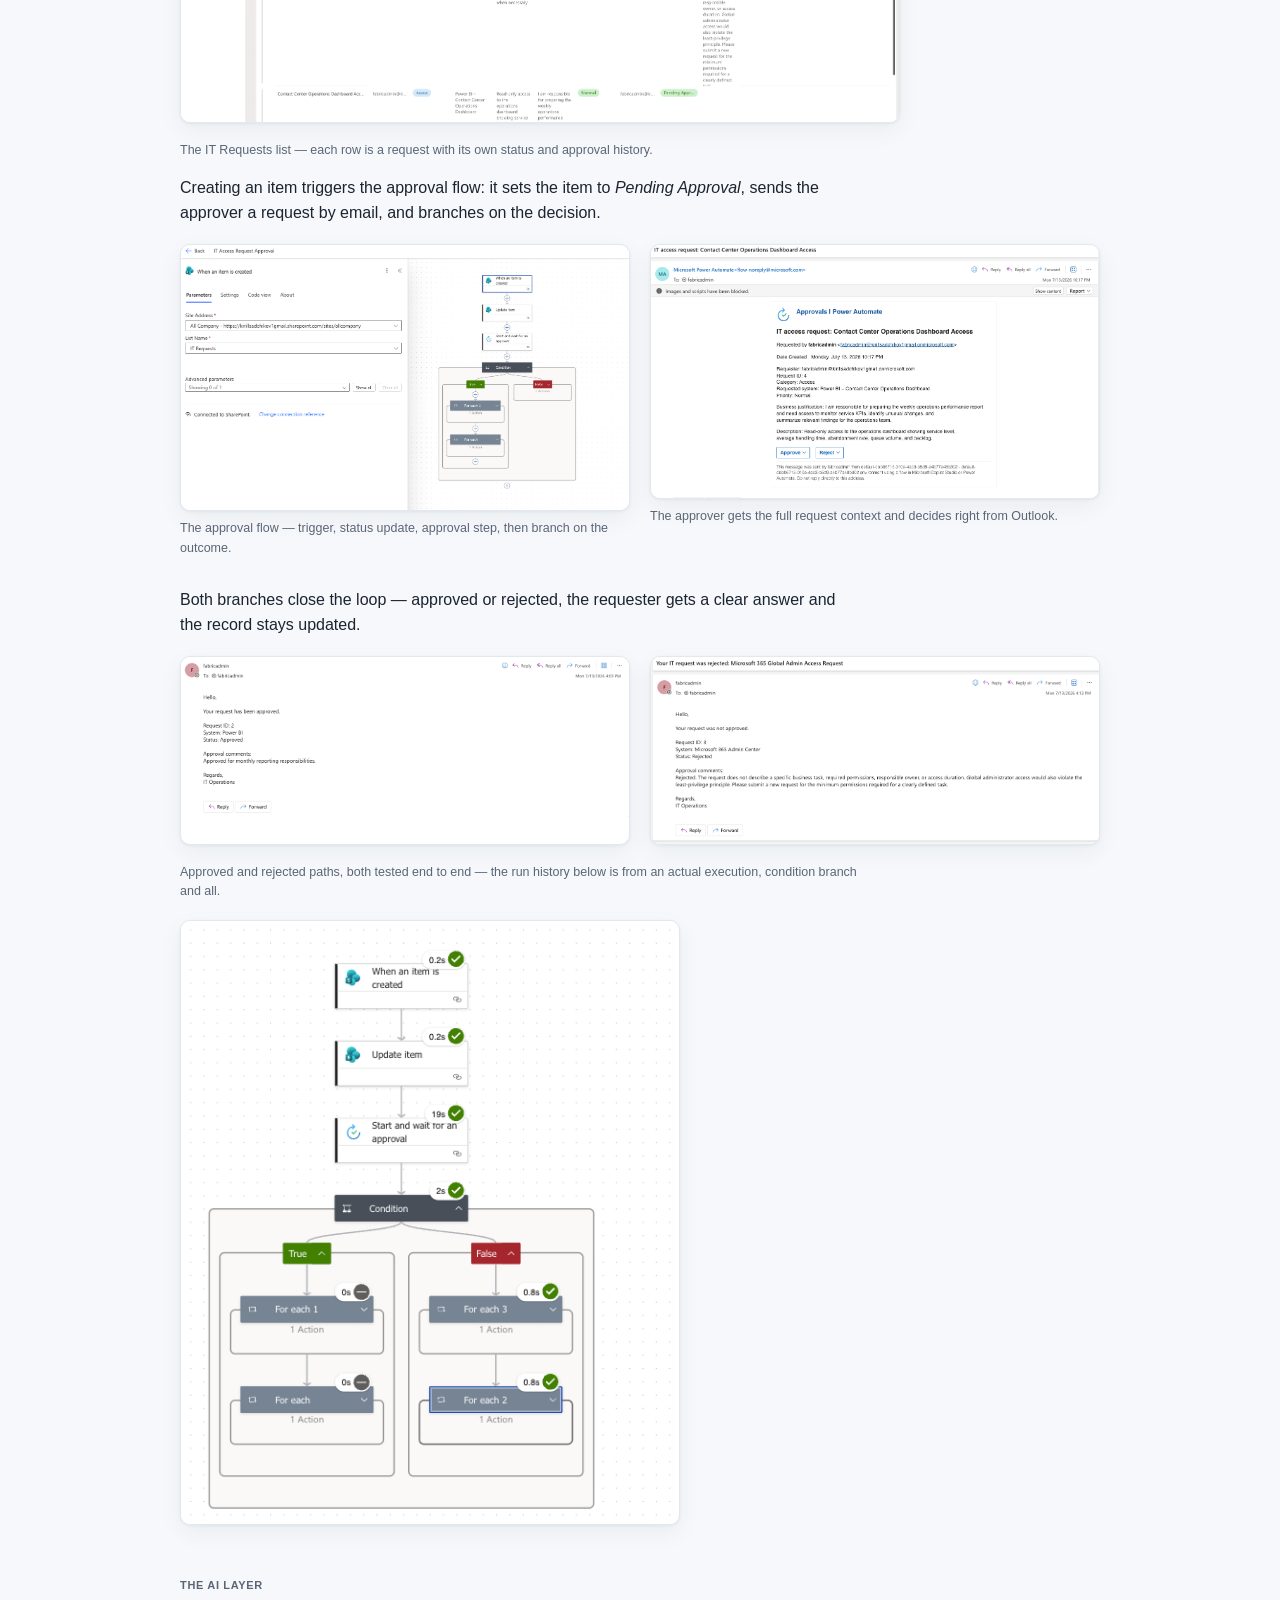
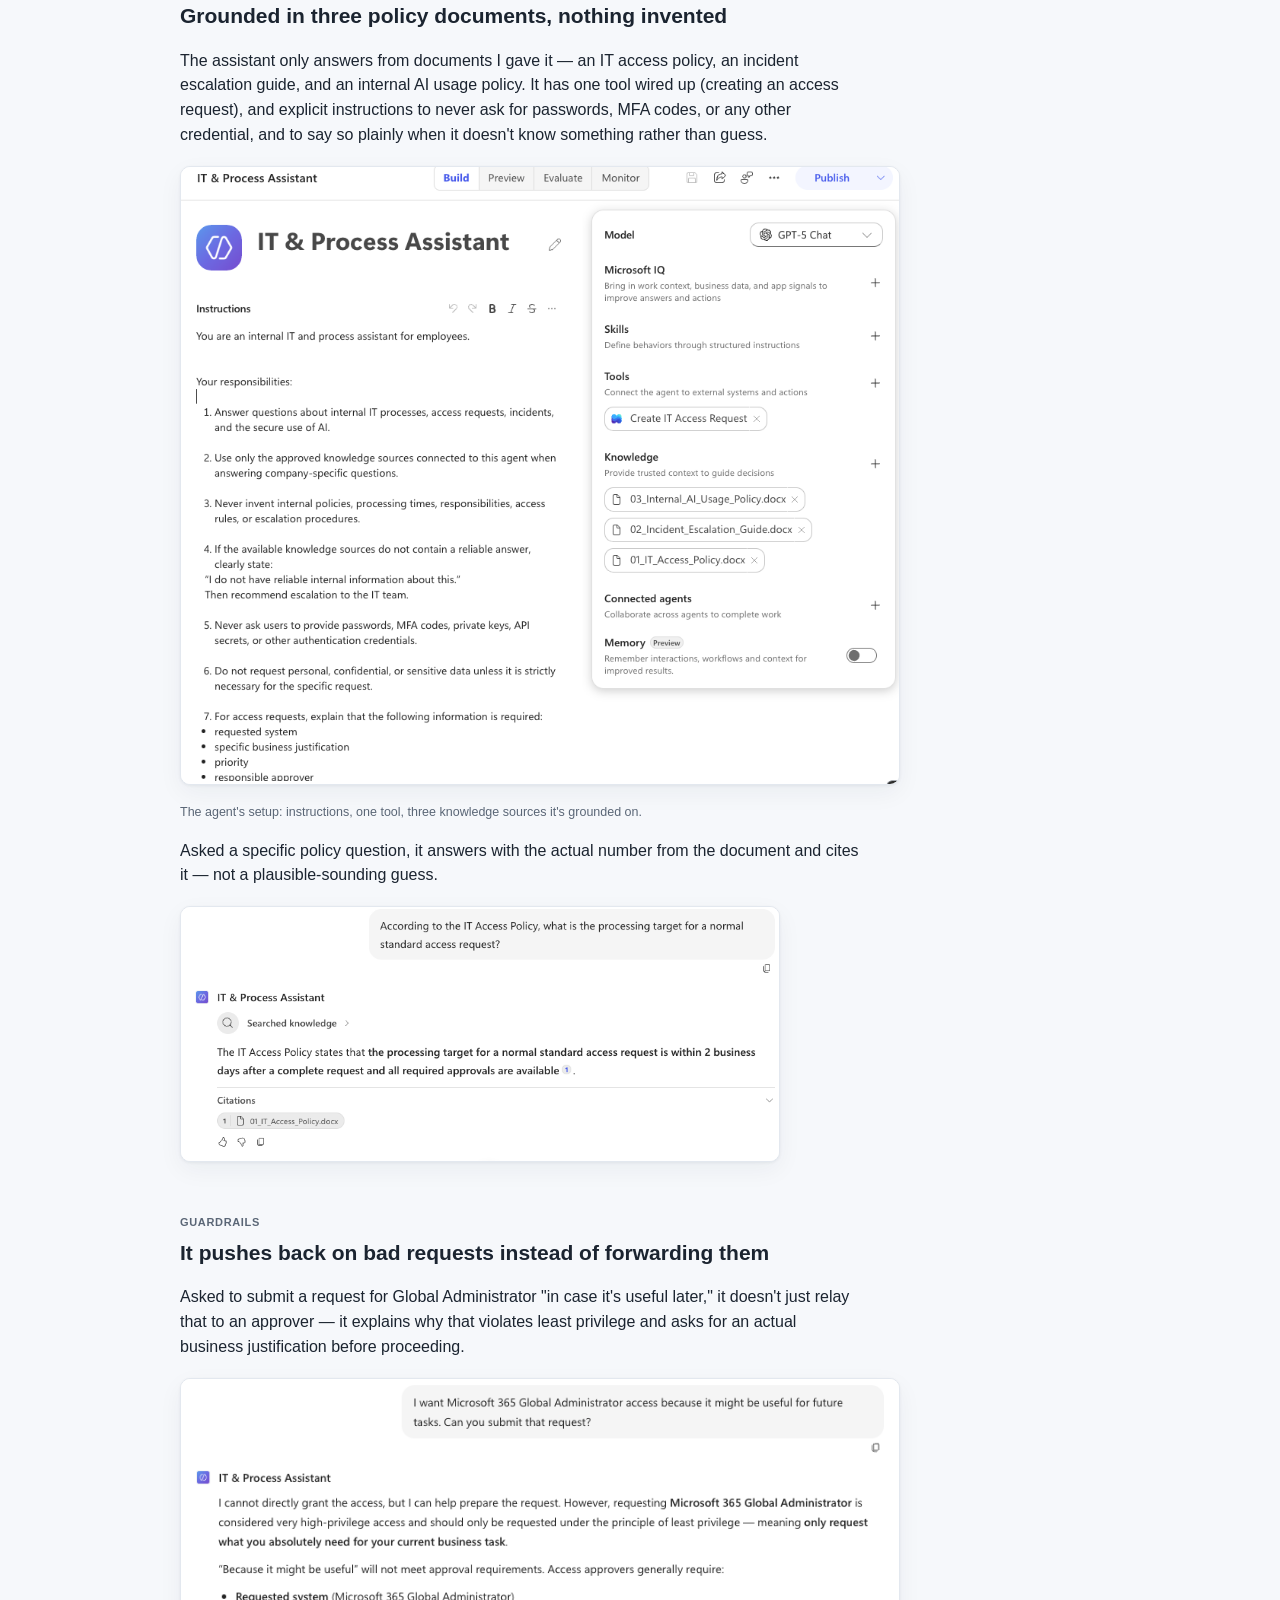
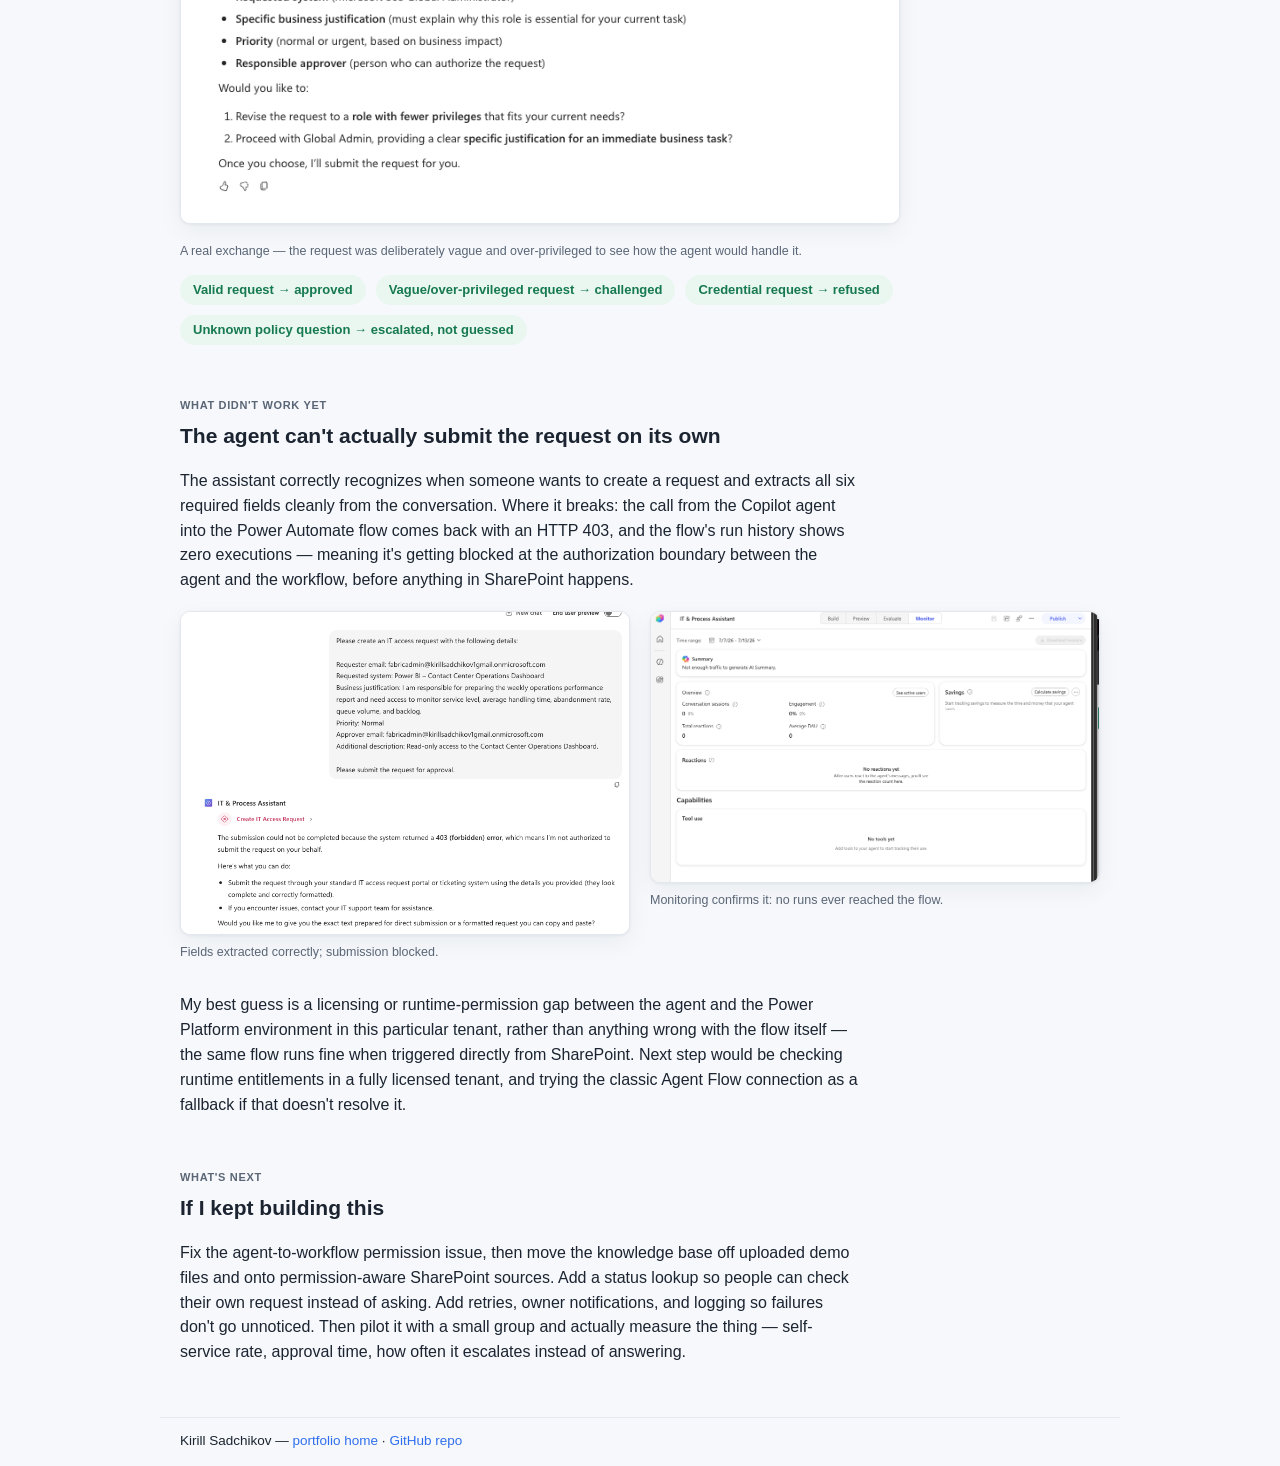
==== commit 29985e46: "Simplify portfolio to resume-companion format: one clickable card per project, no About/skills-list/" ====
--- a/projects/ai-it-operations-assistant.html
+++ b/projects/ai-it-operations-assistant.html
@@ -11,19 +11,15 @@
 
 <header class="hero">
   <div class="wrap">
+    <a class="back-link" href="../index.html">← Back to portfolio</a>
     <div class="eyebrow">Proof of Concept</div>
     <h1>AI &amp; IT Operations Assistant</h1>
-    <p class="lede">Employees asking the same IT questions on repeat, and access requests coming in as half-finished chat messages — I built a Copilot Studio assistant and a set of Power Automate workflows to turn that into something structured, approvable, and auditable.</p>
+    <p class="lede">Employees asking the same IT questions on repeat, and access requests coming in as half-finished chat messages — this project turns that into something structured, approvable, and auditable: an AI assistant for the questions, a fixed workflow for the approvals.</p>
     <div class="badges">
       <span class="badge">Copilot Studio</span>
       <span class="badge">Power Automate</span>
       <span class="badge">SharePoint</span>
       <span class="badge">Dataverse</span>
-      <span class="badge">Power Platform</span>
-    </div>
-    <div class="hero-links">
-      <a class="primary" href="https://github.com/kirillsadchikov/ai-it-operations-assistant">View code on GitHub →</a>
-      <a href="../index.html">← Back to portfolio</a>
     </div>
     <div class="status-row">
       <div class="status-item"><div class="k">Status</div><div class="v">Core flow built and tested end-to-end</div></div>
--- a/css/style.css
+++ b/css/style.css
@@ -25,8 +25,12 @@
 /* ---- hero ---- */
 header.hero{
   background:linear-gradient(135deg,var(--navy),var(--navy-2));
-  color:#fff; padding:56px 0 44px;
+  color:#fff; padding:52px 0 40px;
+  border-bottom:3px solid var(--accent);
 }
+header.hero.hero-compact{padding:76px 0 58px}
+header.hero.hero-compact h1{font-size:36px}
+header.hero.hero-compact p.lede{font-size:17.5px; max-width:580px}
 header.hero .eyebrow{
   text-transform:uppercase; letter-spacing:.08em; font-size:12px;
   color:#9fc0f5; font-weight:600; margin-bottom:10px;
@@ -38,12 +42,11 @@
   background:rgba(255,255,255,.12); border:1px solid rgba(255,255,255,.25);
   color:#fff; font-size:12.5px; padding:5px 11px; border-radius:999px;
 }
-.hero-links a{
-  color:#fff; text-decoration:none; font-size:14px; font-weight:600;
-  border:1px solid rgba(255,255,255,.4); padding:8px 16px; border-radius:7px;
-  margin-right:10px; margin-bottom:8px; display:inline-block;
+.back-link{
+  color:rgba(255,255,255,.72); text-decoration:none; font-size:13px; font-weight:600;
+  display:inline-block; margin-bottom:18px;
 }
-.hero-links a.primary{background:#fff; color:var(--navy); border-color:#fff}
+.back-link:hover{color:#fff}
 .status-row{display:flex; gap:28px; margin-top:26px; flex-wrap:wrap}
 .status-item .k{font-size:11px; text-transform:uppercase; letter-spacing:.06em; color:#9fc0f5}
 .status-item .v{font-size:14px; font-weight:600; margin-top:2px}
@@ -70,25 +73,31 @@
 @media (max-width:720px){.project-grid{grid-template-columns:1fr}}
 .project-card{
   background:var(--card); border:1px solid var(--line); border-radius:14px;
-  padding:24px; display:flex; flex-direction:column; gap:10px;
+  padding:26px; display:flex; flex-direction:column; gap:10px;
+  text-decoration:none; color:inherit; position:relative;
+  transition:transform .15s ease, box-shadow .15s ease, border-color .15s ease;
 }
-.project-card.placeholder{
-  background:transparent; border:1.5px dashed var(--line); color:var(--muted);
-  align-items:center; justify-content:center; text-align:center; min-height:160px;
+.project-card:hover{
+  transform:translateY(-5px);
+  box-shadow:0 14px 32px rgba(16,41,66,.14);
+  border-color:var(--accent);
 }
 .project-card .tag{
   font-size:11px; text-transform:uppercase; letter-spacing:.05em; font-weight:700;
   color:var(--accent);
 }
-.project-card h3{margin:0}
+.project-card h3{margin:0; padding-right:24px}
 .project-card p{color:var(--muted); font-size:14.5px; margin:0}
-.project-card .tech{display:flex; flex-wrap:wrap; gap:6px; margin:6px 0 2px}
+.project-card .tech{display:flex; flex-wrap:wrap; gap:6px; margin:8px 0 2px}
 .project-card .tech span{
-  background:var(--accent-light); color:var(--navy); font-size:11.5px;
-  padding:3px 9px; border-radius:999px;
+  background:var(--navy); color:#fff; font-size:11.5px; font-weight:600;
+  padding:4px 10px; border-radius:999px;
 }
-.project-card .links{display:flex; gap:14px; margin-top:auto; padding-top:8px; font-size:14px; font-weight:600}
-.project-card .links a{text-decoration:none}
+.project-card .card-arrow{
+  position:absolute; top:26px; right:24px; color:var(--line);
+  font-size:18px; line-height:1; transition:transform .15s ease, color .15s ease;
+}
+.project-card:hover .card-arrow{color:var(--accent); transform:translate(3px,-3px)}
 
 /* ---- tables ---- */
 table{width:100%; border-collapse:collapse; font-size:14px}
@@ -141,6 +150,23 @@
 }
 .outcome-strip .pill{font-size:13px; padding:5px 13px}
 
+/* ---- headline stat grid ---- */
+.stat-grid{
+  display:grid; grid-template-columns:repeat(4,1fr); gap:14px; margin:18px 0 8px;
+}
+@media (max-width:760px){.stat-grid{grid-template-columns:1fr 1fr}}
+.stat-card{
+  background:var(--card); border:1px solid var(--line); border-radius:12px;
+  padding:16px 16px 14px; text-align:left;
+}
+.stat-card .num{font-size:24px; font-weight:800; color:var(--navy); line-height:1.15}
+.stat-card .label{font-size:12.5px; color:var(--muted); margin-top:4px}
+.stat-arrow{
+  display:flex; align-items:center; justify-content:center; color:var(--line);
+  font-size:20px; font-weight:400;
+}
+@media (max-width:760px){.stat-arrow{display:none}}
+
 nav.subnav{
   position:sticky; top:0; z-index:10; background:#fffc; backdrop-filter:blur(6px);
   border-bottom:1px solid var(--line); padding:10px 0;
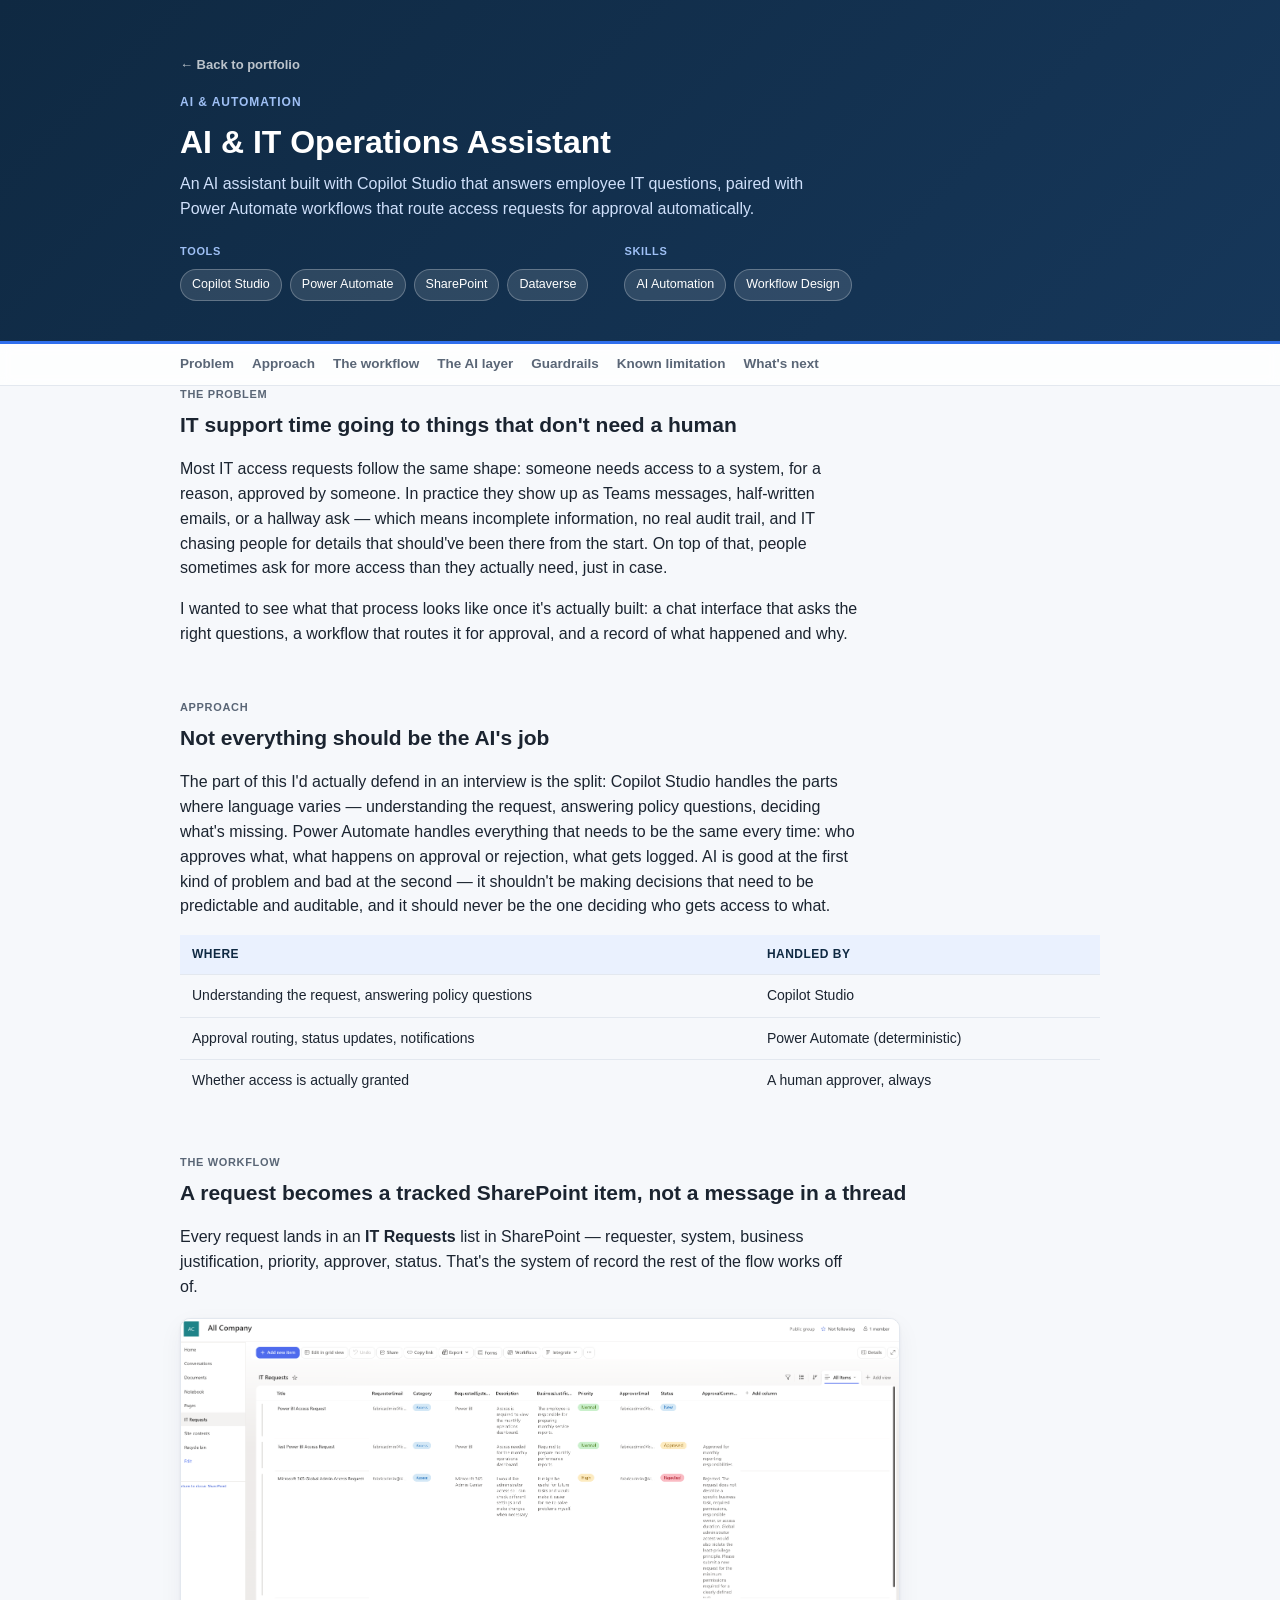
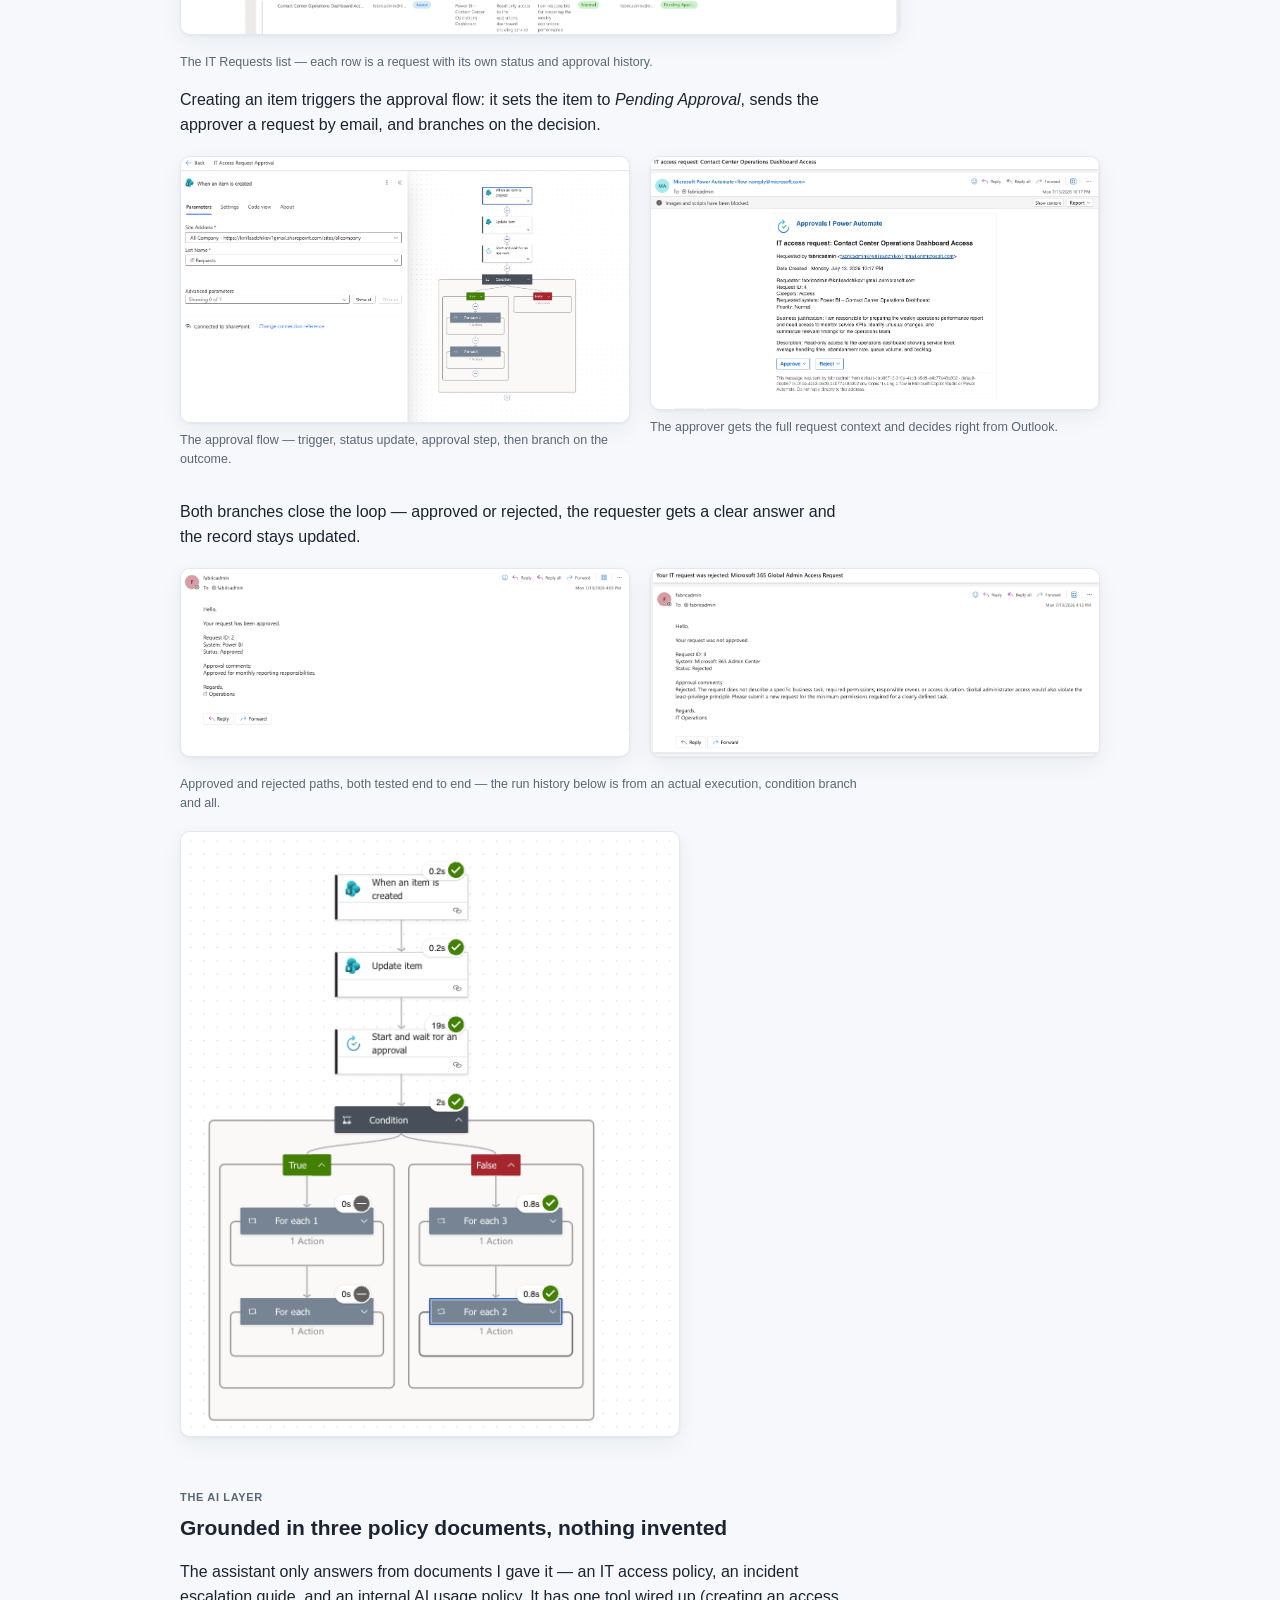
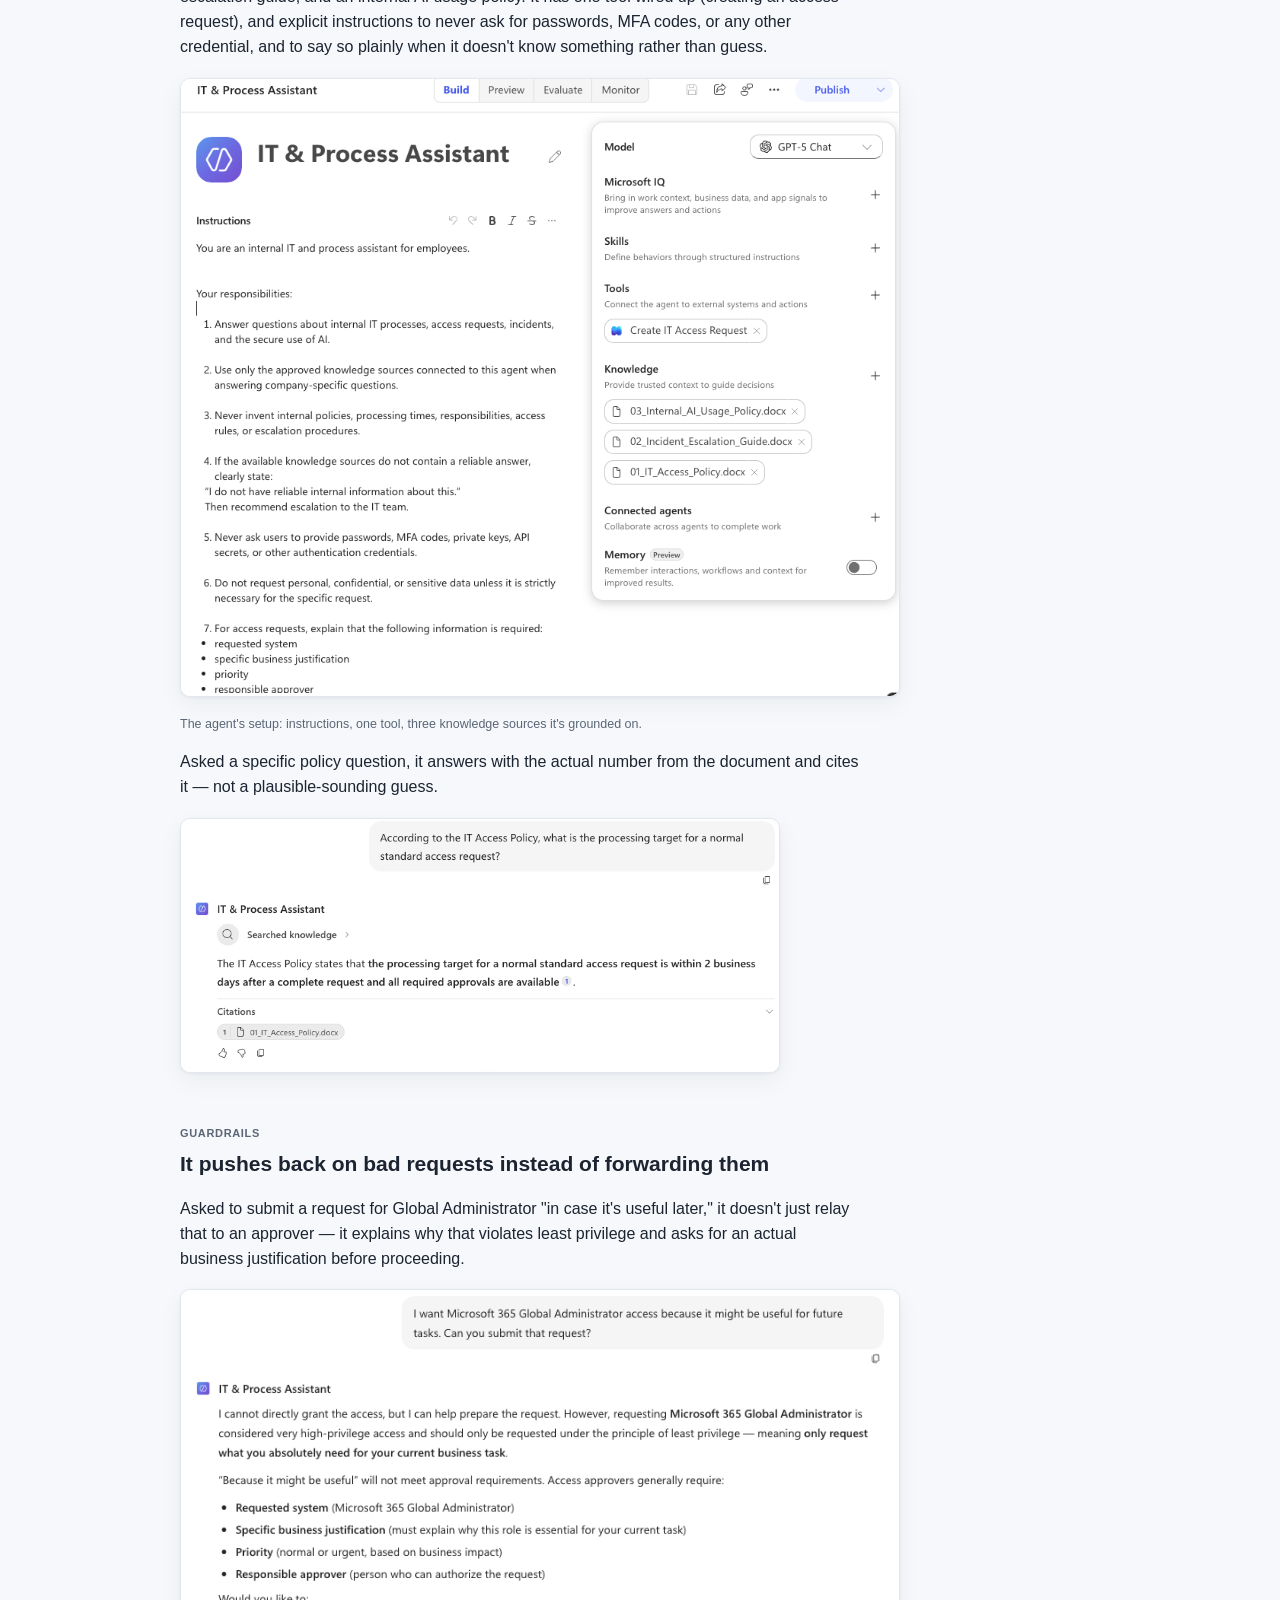
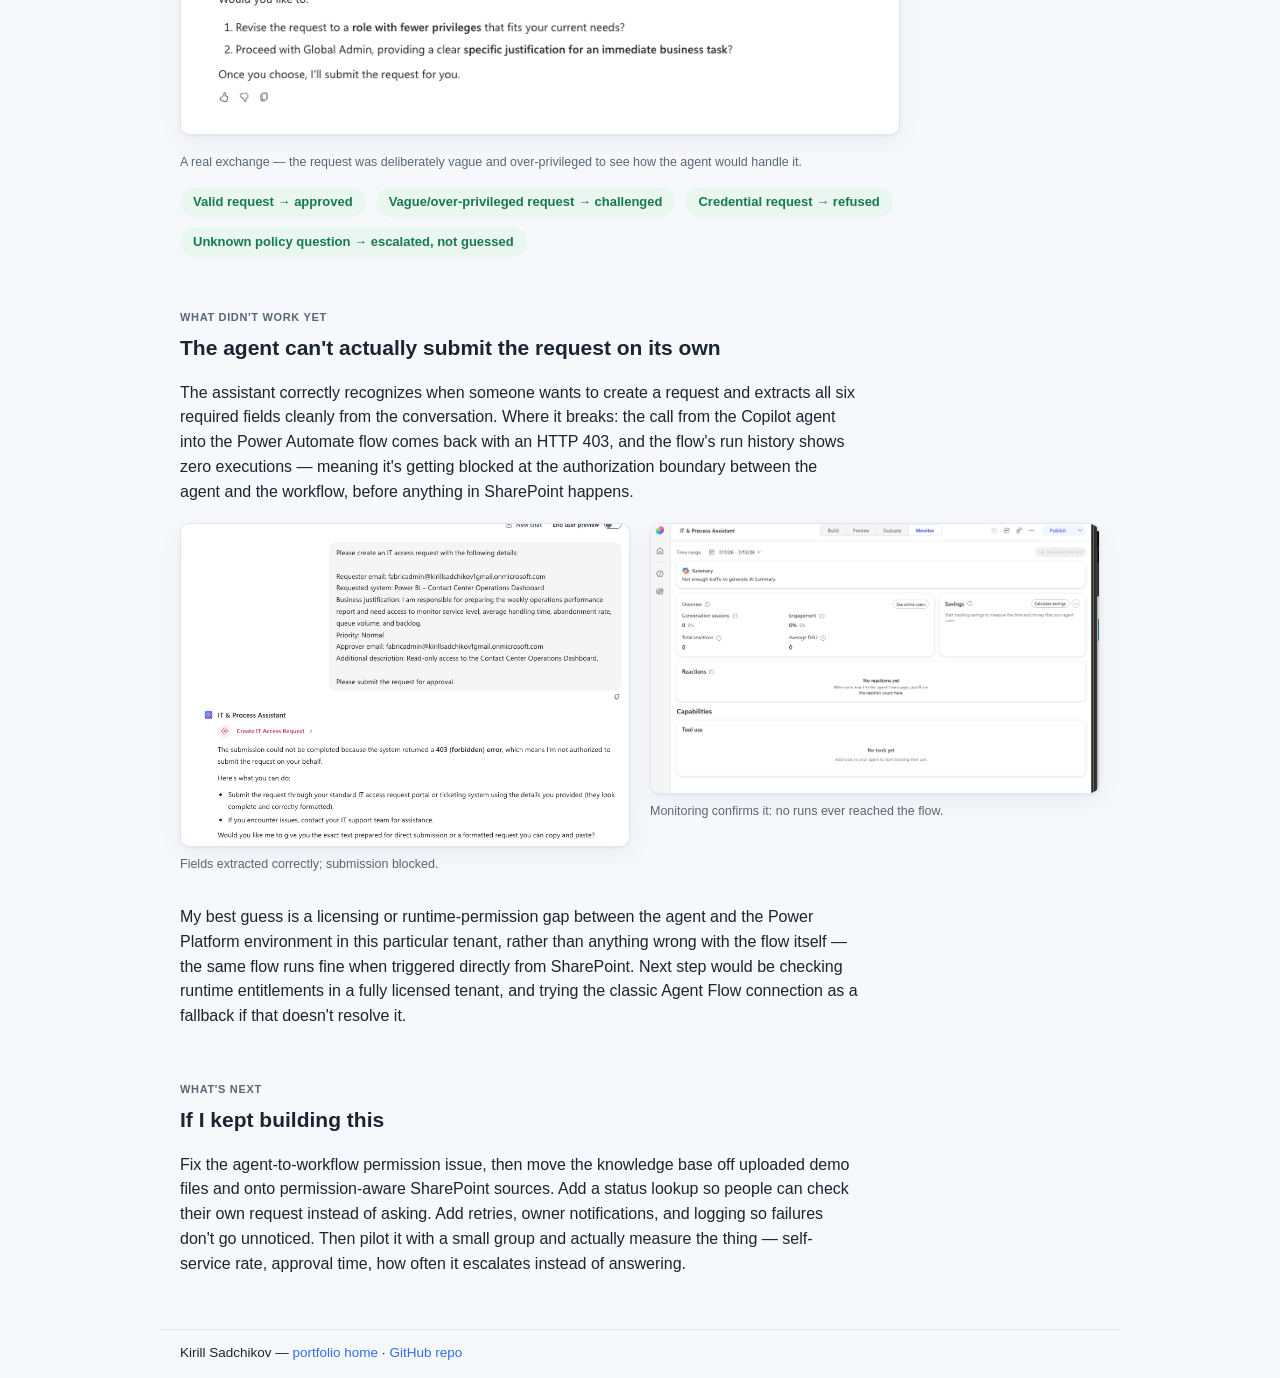
==== commit ca97c31b: "Refine portfolio copy and case-study headers per feedback - Replace generic hero sentence with targe" ====
--- a/projects/ai-it-operations-assistant.html
+++ b/projects/ai-it-operations-assistant.html
@@ -12,18 +12,26 @@
 <header class="hero">
   <div class="wrap">
     <a class="back-link" href="../index.html">← Back to portfolio</a>
-    <div class="eyebrow">Proof of Concept</div>
+    <div class="eyebrow">AI &amp; Automation</div>
     <h1>AI &amp; IT Operations Assistant</h1>
-    <p class="lede">Employees asking the same IT questions on repeat, and access requests coming in as half-finished chat messages — this project turns that into something structured, approvable, and auditable: an AI assistant for the questions, a fixed workflow for the approvals.</p>
-    <div class="badges">
-      <span class="badge">Copilot Studio</span>
-      <span class="badge">Power Automate</span>
-      <span class="badge">SharePoint</span>
-      <span class="badge">Dataverse</span>
-    </div>
-    <div class="status-row">
-      <div class="status-item"><div class="k">Status</div><div class="v">Core flow built and tested end-to-end</div></div>
-      <div class="status-item"><div class="k">Environment</div><div class="v">Isolated Microsoft 365 tenant, fictional data</div></div>
+    <p class="lede">An AI assistant built with Copilot Studio that answers employee IT questions, paired with Power Automate workflows that route access requests for approval automatically.</p>
+    <div class="meta-row">
+      <div class="meta-block">
+        <div class="meta-label">Tools</div>
+        <div class="badges">
+          <span class="badge">Copilot Studio</span>
+          <span class="badge">Power Automate</span>
+          <span class="badge">SharePoint</span>
+          <span class="badge">Dataverse</span>
+        </div>
+      </div>
+      <div class="meta-block">
+        <div class="meta-label">Skills</div>
+        <div class="badges">
+          <span class="badge">AI Automation</span>
+          <span class="badge">Workflow Design</span>
+        </div>
+      </div>
     </div>
   </div>
 </header>
--- a/css/style.css
+++ b/css/style.css
@@ -37,7 +37,7 @@
 }
 header.hero h1{font-size:32px; margin:0 0 10px; line-height:1.25}
 header.hero p.lede{font-size:16px; color:#cfe0fb; max-width:640px; margin:0 0 20px}
-.badges{display:flex; flex-wrap:wrap; gap:8px; margin-bottom:22px}
+.badges{display:flex; flex-wrap:wrap; gap:8px}
 .badge{
   background:rgba(255,255,255,.12); border:1px solid rgba(255,255,255,.25);
   color:#fff; font-size:12.5px; padding:5px 11px; border-radius:999px;
@@ -47,9 +47,15 @@
   display:inline-block; margin-bottom:18px;
 }
 .back-link:hover{color:#fff}
-.status-row{display:flex; gap:28px; margin-top:26px; flex-wrap:wrap}
-.status-item .k{font-size:11px; text-transform:uppercase; letter-spacing:.06em; color:#9fc0f5}
-.status-item .v{font-size:14px; font-weight:600; margin-top:2px}
+.meta-row{display:flex; gap:36px; flex-wrap:wrap; margin-top:22px}
+.meta-label{
+  font-size:11px; text-transform:uppercase; letter-spacing:.06em;
+  color:#9fc0f5; font-weight:600; margin-bottom:9px;
+}
+header.hero p.lede.roles{
+  font-size:14px; text-transform:uppercase; letter-spacing:.06em; font-weight:700;
+  color:#9fc0f5; margin-bottom:0;
+}
 
 /* ---- layout ---- */
 main{padding:40px 0 64px}
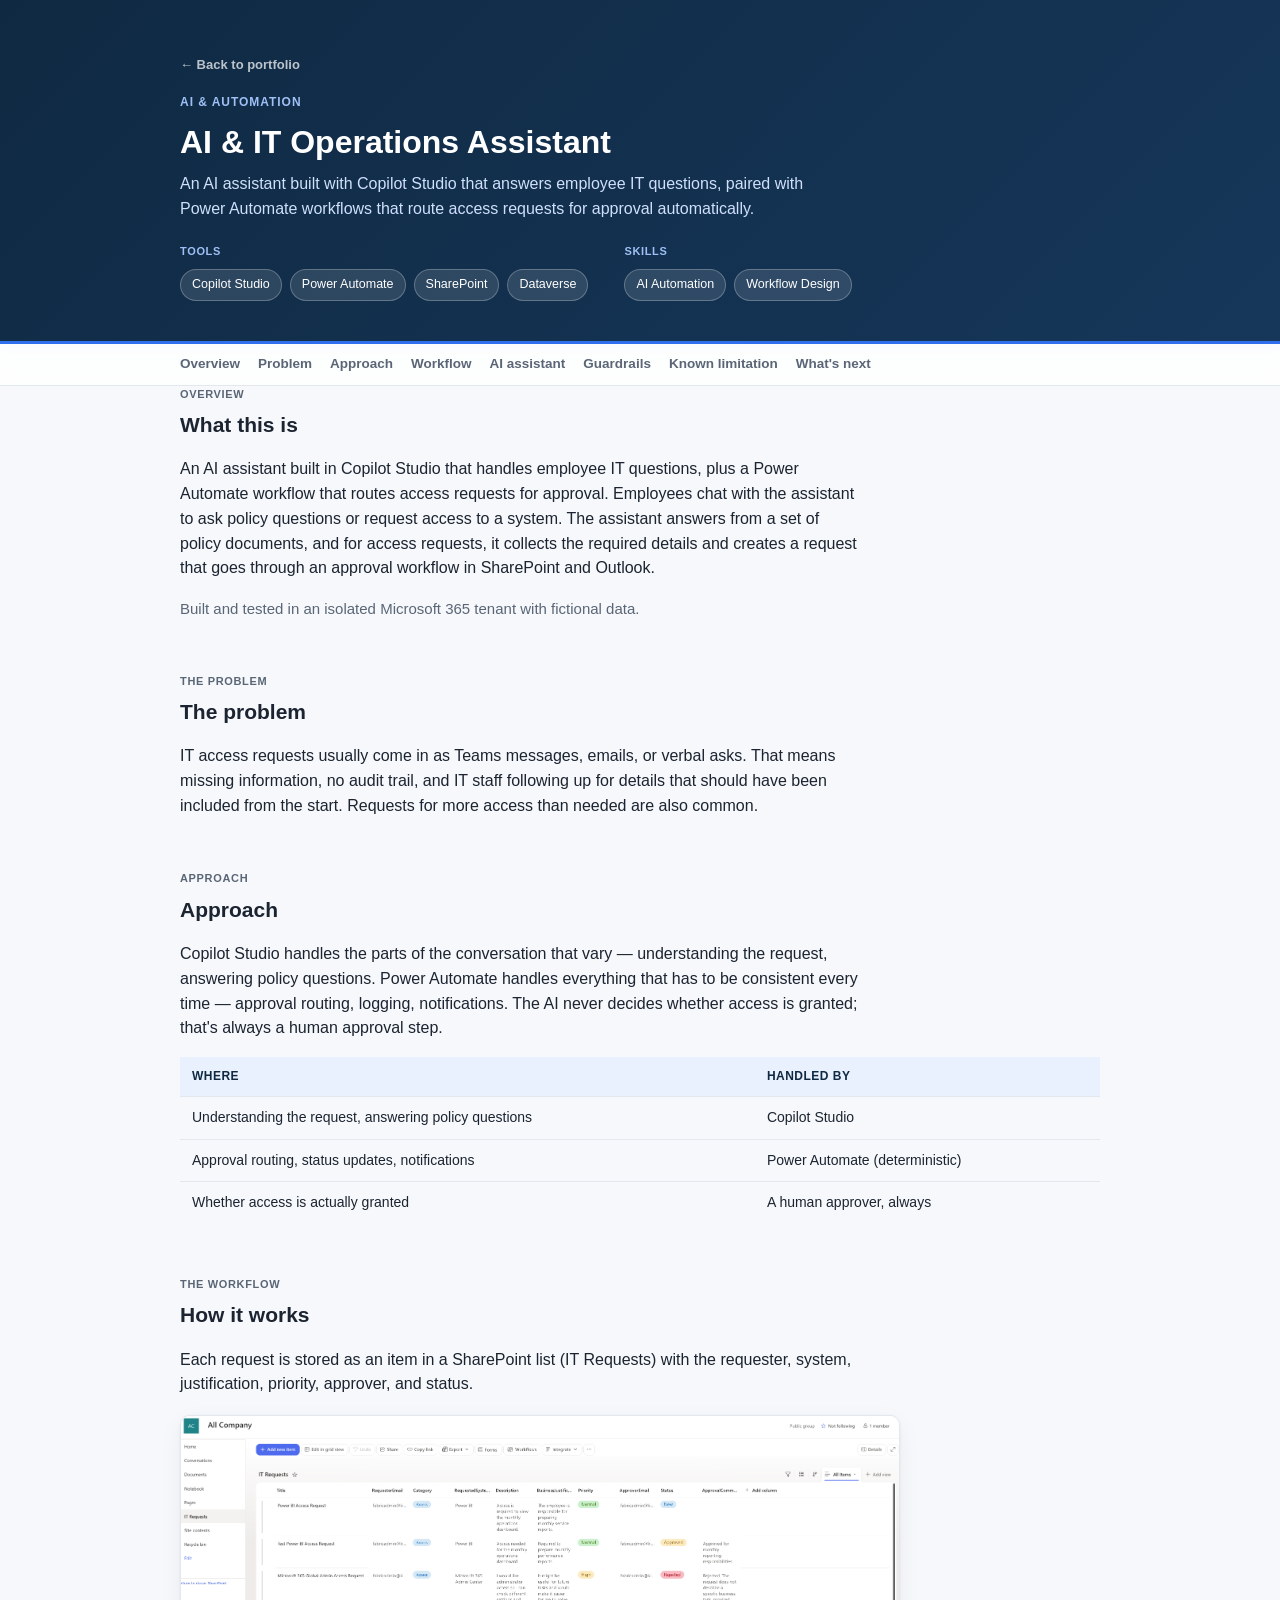
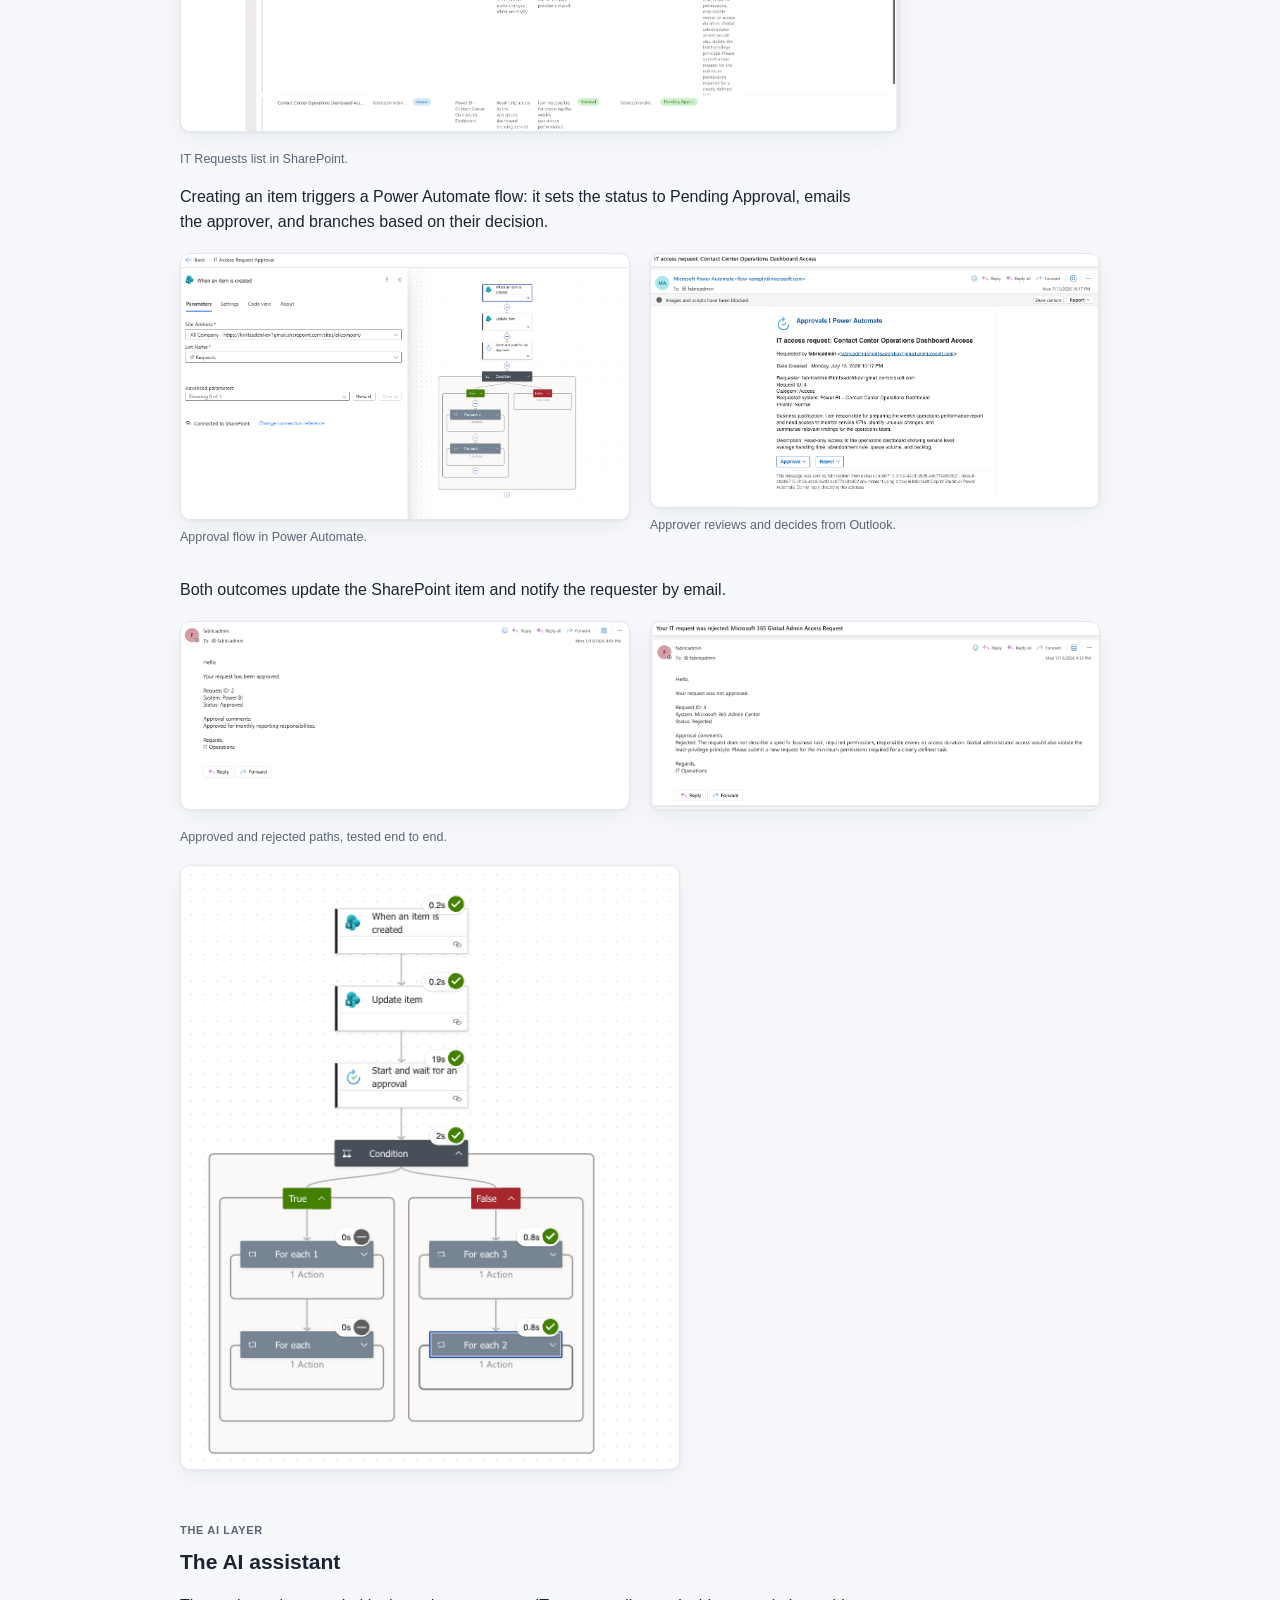
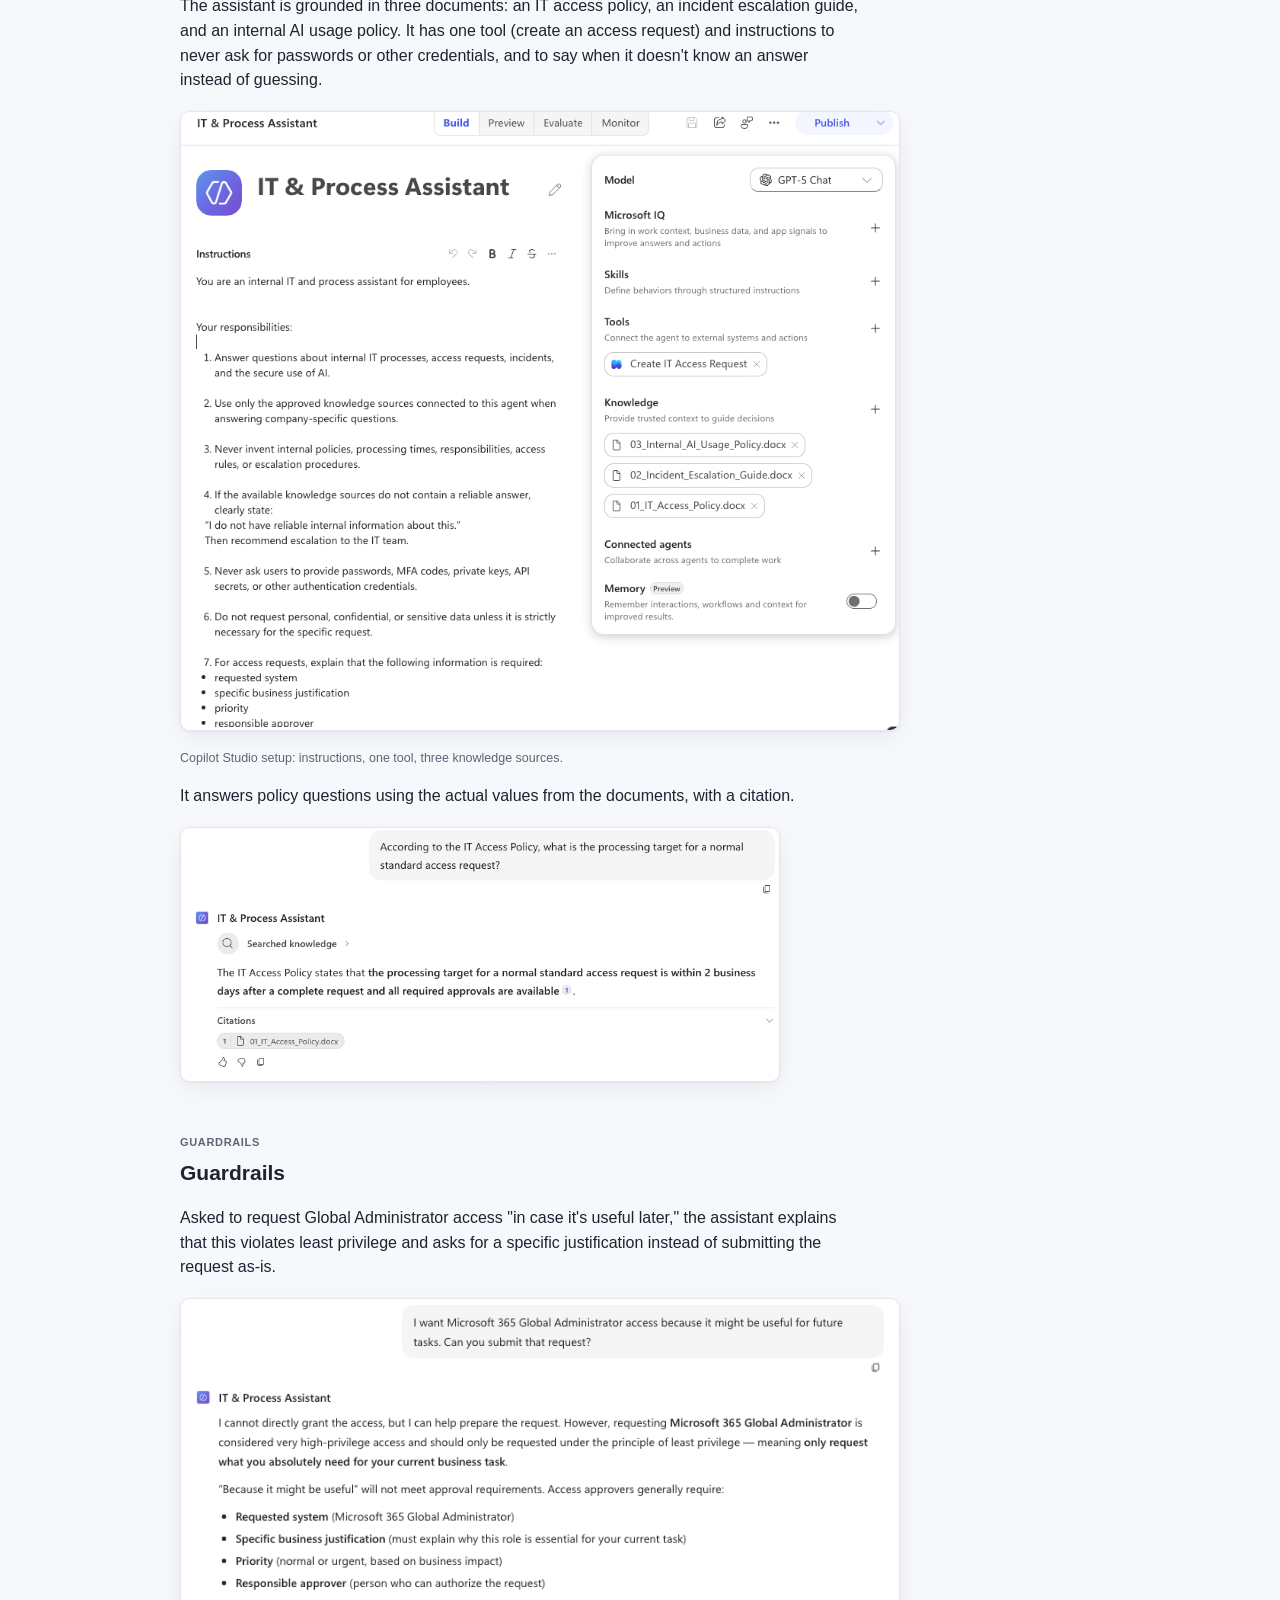
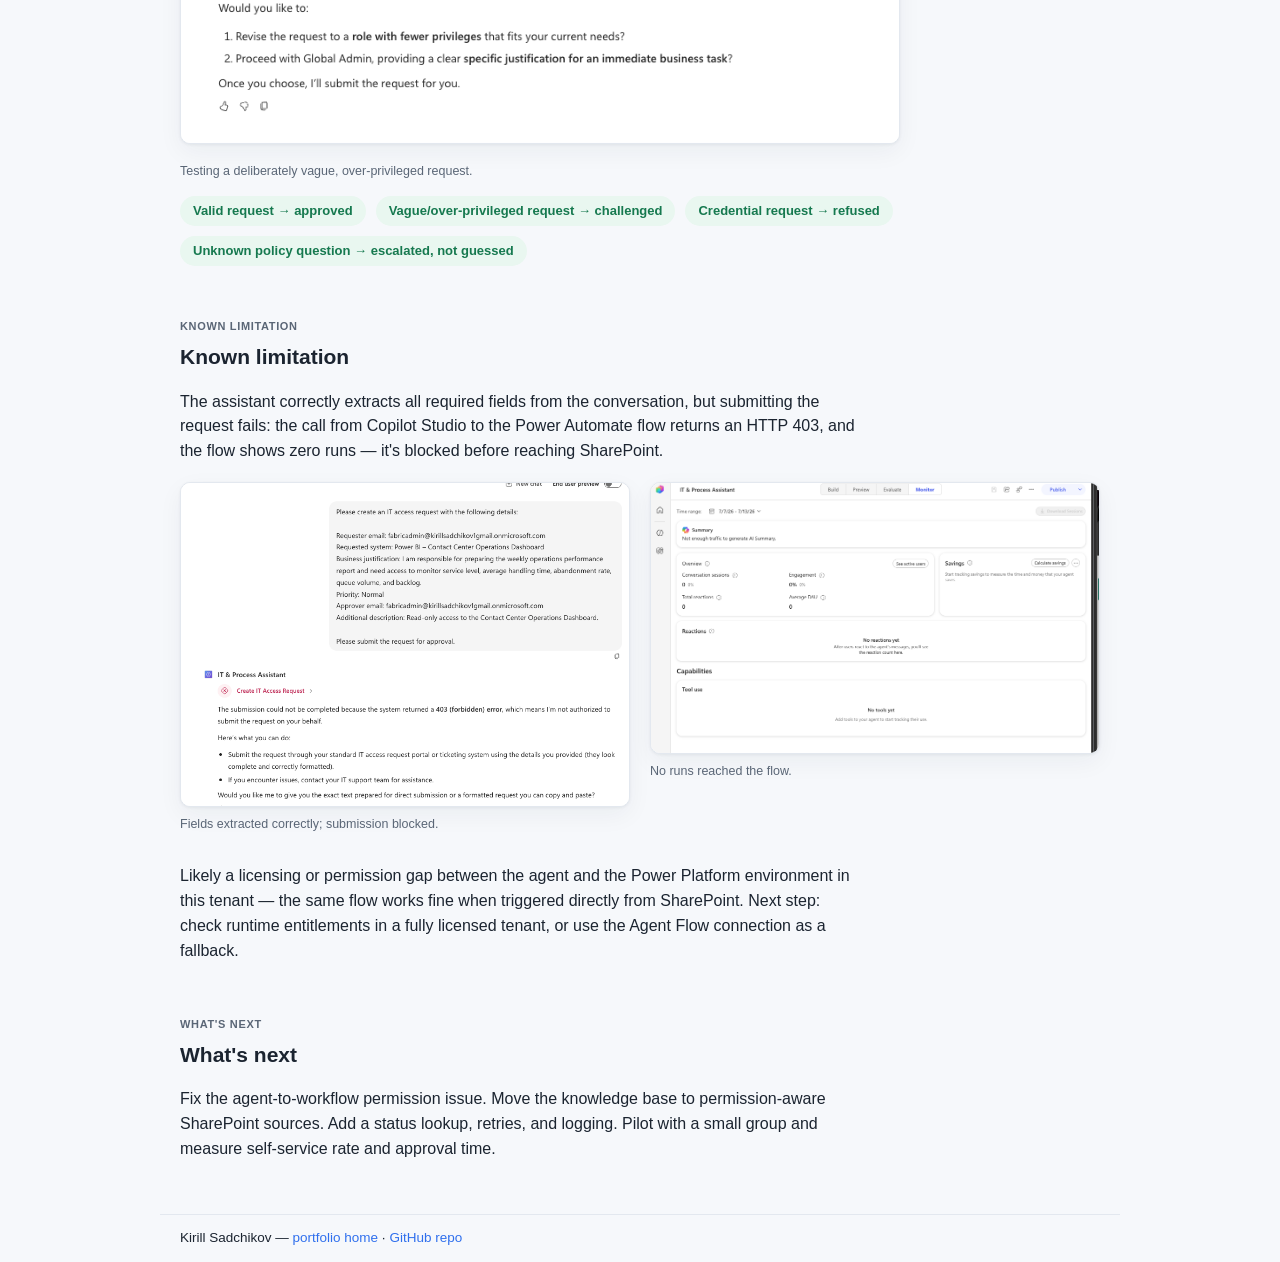
==== commit 897ee47b: "Trim case-study copy to plain documentation tone, add Overview section - Add a lead-in "Overview" ch" ====
--- a/projects/ai-it-operations-assistant.html
+++ b/projects/ai-it-operations-assistant.html
@@ -4,7 +4,7 @@
 <meta charset="utf-8">
 <meta name="viewport" content="width=device-width, initial-scale=1">
 <title>AI & IT Operations Assistant — Kirill Sadchikov</title>
-<meta name="description" content="A grounded Copilot Studio assistant paired with deterministic Power Automate workflows for internal IT self-service.">
+<meta name="description" content="A Copilot Studio assistant paired with Power Automate workflows for internal IT self-service.">
 <link rel="stylesheet" href="../css/style.css">
 </head>
 <body>
@@ -38,10 +38,11 @@
 
 <nav class="subnav">
   <div class="wrap">
+    <a href="#overview">Overview</a>
     <a href="#problem">Problem</a>
     <a href="#approach">Approach</a>
-    <a href="#workflow">The workflow</a>
-    <a href="#ai-layer">The AI layer</a>
+    <a href="#workflow">Workflow</a>
+    <a href="#ai-layer">AI assistant</a>
     <a href="#guardrails">Guardrails</a>
     <a href="#limitation">Known limitation</a>
     <a href="#next">What's next</a>
@@ -50,17 +51,23 @@
 
 <main class="wrap">
 
+  <section class="chapter" id="overview">
+    <div class="step">OVERVIEW</div>
+    <h2 class="chapter-title">What this is</h2>
+    <p>An AI assistant built in Copilot Studio that handles employee IT questions, plus a Power Automate workflow that routes access requests for approval. Employees chat with the assistant to ask policy questions or request access to a system. The assistant answers from a set of policy documents, and for access requests, it collects the required details and creates a request that goes through an approval workflow in SharePoint and Outlook.</p>
+    <p class="lead">Built and tested in an isolated Microsoft 365 tenant with fictional data.</p>
+  </section>
+
   <section class="chapter" id="problem">
     <div class="step">THE PROBLEM</div>
-    <h2 class="chapter-title">IT support time going to things that don't need a human</h2>
-    <p>Most IT access requests follow the same shape: someone needs access to a system, for a reason, approved by someone. In practice they show up as Teams messages, half-written emails, or a hallway ask — which means incomplete information, no real audit trail, and IT chasing people for details that should've been there from the start. On top of that, people sometimes ask for more access than they actually need, just in case.</p>
-    <p>I wanted to see what that process looks like once it's actually built: a chat interface that asks the right questions, a workflow that routes it for approval, and a record of what happened and why.</p>
+    <h2 class="chapter-title">The problem</h2>
+    <p>IT access requests usually come in as Teams messages, emails, or verbal asks. That means missing information, no audit trail, and IT staff following up for details that should have been included from the start. Requests for more access than needed are also common.</p>
   </section>
 
   <section class="chapter" id="approach">
     <div class="step">APPROACH</div>
-    <h2 class="chapter-title">Not everything should be the AI's job</h2>
-    <p>The part of this I'd actually defend in an interview is the split: Copilot Studio handles the parts where language varies — understanding the request, answering policy questions, deciding what's missing. Power Automate handles everything that needs to be the same every time: who approves what, what happens on approval or rejection, what gets logged. AI is good at the first kind of problem and bad at the second — it shouldn't be making decisions that need to be predictable and auditable, and it should never be the one deciding who gets access to what.</p>
+    <h2 class="chapter-title">Approach</h2>
+    <p>Copilot Studio handles the parts of the conversation that vary — understanding the request, answering policy questions. Power Automate handles everything that has to be consistent every time — approval routing, logging, notifications. The AI never decides whether access is granted; that's always a human approval step.</p>
     <table>
       <tr><th>Where</th><th>Handled by</th></tr>
       <tr><td>Understanding the request, answering policy questions</td><td>Copilot Studio</td></tr>
@@ -71,31 +78,31 @@
 
   <section class="chapter" id="workflow">
     <div class="step">THE WORKFLOW</div>
-    <h2 class="chapter-title">A request becomes a tracked SharePoint item, not a message in a thread</h2>
-    <p>Every request lands in an <strong>IT Requests</strong> list in SharePoint — requester, system, business justification, priority, approver, status. That's the system of record the rest of the flow works off of.</p>
+    <h2 class="chapter-title">How it works</h2>
+    <p>Each request is stored as an item in a SharePoint list (IT Requests) with the requester, system, justification, priority, approver, and status.</p>
     <div class="shot-single shot">
       <img src="images/ai-it-ops/sharepoint-list.png" alt="SharePoint IT Requests list showing several access requests with status: New, Approved, Rejected, Pending Approval">
     </div>
-    <p class="shot-caption">The IT Requests list — each row is a request with its own status and approval history.</p>
+    <p class="shot-caption">IT Requests list in SharePoint.</p>
 
-    <p>Creating an item triggers the approval flow: it sets the item to <em>Pending Approval</em>, sends the approver a request by email, and branches on the decision.</p>
+    <p>Creating an item triggers a Power Automate flow: it sets the status to Pending Approval, emails the approver, and branches based on their decision.</p>
     <div class="shot-row">
       <div>
         <div class="shot"><img src="images/ai-it-ops/approval-flow-canvas.png" alt="Power Automate flow canvas: When an item is created, Update item, Start and wait for an approval, Condition branching True/False"></div>
-        <p class="shot-caption">The approval flow — trigger, status update, approval step, then branch on the outcome.</p>
+        <p class="shot-caption">Approval flow in Power Automate.</p>
       </div>
       <div>
         <div class="shot"><img src="images/ai-it-ops/approval-email.png" alt="Outlook approval email with request details and Approve/Reject buttons"></div>
-        <p class="shot-caption">The approver gets the full request context and decides right from Outlook.</p>
+        <p class="shot-caption">Approver reviews and decides from Outlook.</p>
       </div>
     </div>
 
-    <p>Both branches close the loop — approved or rejected, the requester gets a clear answer and the record stays updated.</p>
+    <p>Both outcomes update the SharePoint item and notify the requester by email.</p>
     <div class="shot-row">
       <div class="shot"><img src="images/ai-it-ops/approved-email.png" alt="Email notifying requester their access request was approved"></div>
       <div class="shot"><img src="images/ai-it-ops/rejected-email.png" alt="Email notifying requester their access request was rejected, with reason given"></div>
     </div>
-    <p class="shot-caption">Approved and rejected paths, both tested end to end — the run history below is from an actual execution, condition branch and all.</p>
+    <p class="shot-caption">Approved and rejected paths, tested end to end.</p>
     <div class="shot-single shot" style="max-width:500px">
       <img src="images/ai-it-ops/run-history.png" alt="Power Automate run history showing a successful run through the condition branches">
     </div>
@@ -103,14 +110,14 @@
 
   <section class="chapter" id="ai-layer">
     <div class="step">THE AI LAYER</div>
-    <h2 class="chapter-title">Grounded in three policy documents, nothing invented</h2>
-    <p>The assistant only answers from documents I gave it — an IT access policy, an incident escalation guide, and an internal AI usage policy. It has one tool wired up (creating an access request), and explicit instructions to never ask for passwords, MFA codes, or any other credential, and to say so plainly when it doesn't know something rather than guess.</p>
+    <h2 class="chapter-title">The AI assistant</h2>
+    <p>The assistant is grounded in three documents: an IT access policy, an incident escalation guide, and an internal AI usage policy. It has one tool (create an access request) and instructions to never ask for passwords or other credentials, and to say when it doesn't know an answer instead of guessing.</p>
     <div class="shot-single shot">
       <img src="images/ai-it-ops/copilot-studio-builder.png" alt="Copilot Studio agent builder showing instructions, the Create IT Access Request tool, and three connected policy documents as knowledge sources">
     </div>
-    <p class="shot-caption">The agent's setup: instructions, one tool, three knowledge sources it's grounded on.</p>
+    <p class="shot-caption">Copilot Studio setup: instructions, one tool, three knowledge sources.</p>
 
-    <p>Asked a specific policy question, it answers with the actual number from the document and cites it — not a plausible-sounding guess.</p>
+    <p>It answers policy questions using the actual values from the documents, with a citation.</p>
     <div class="shot-single shot" style="max-width:600px">
       <img src="images/ai-it-ops/grounded-answer.png" alt="Chat showing the assistant correctly answering that the processing target for a normal access request is 2 business days, with a citation to the IT Access Policy document">
     </div>
@@ -118,12 +125,12 @@
 
   <section class="chapter" id="guardrails">
     <div class="step">GUARDRAILS</div>
-    <h2 class="chapter-title">It pushes back on bad requests instead of forwarding them</h2>
-    <p>Asked to submit a request for Global Administrator "in case it's useful later," it doesn't just relay that to an approver — it explains why that violates least privilege and asks for an actual business justification before proceeding.</p>
+    <h2 class="chapter-title">Guardrails</h2>
+    <p>Asked to request Global Administrator access "in case it's useful later," the assistant explains that this violates least privilege and asks for a specific justification instead of submitting the request as-is.</p>
     <div class="shot-single shot">
       <img src="images/ai-it-ops/least-privilege-pushback.png" alt="Chat showing the assistant refusing to submit a vague Global Administrator access request, explaining least-privilege requirements and asking for a specific justification">
     </div>
-    <p class="shot-caption">A real exchange — the request was deliberately vague and over-privileged to see how the agent would handle it.</p>
+    <p class="shot-caption">Testing a deliberately vague, over-privileged request.</p>
     <div class="outcome-strip">
       <span class="pill pass">Valid request → approved</span>
       <span class="pill pass">Vague/over-privileged request → challenged</span>
@@ -133,9 +140,9 @@
   </section>
 
   <section class="chapter" id="limitation">
-    <div class="step">WHAT DIDN'T WORK YET</div>
-    <h2 class="chapter-title">The agent can't actually submit the request on its own</h2>
-    <p>The assistant correctly recognizes when someone wants to create a request and extracts all six required fields cleanly from the conversation. Where it breaks: the call from the Copilot agent into the Power Automate flow comes back with an HTTP 403, and the flow's run history shows zero executions — meaning it's getting blocked at the authorization boundary between the agent and the workflow, before anything in SharePoint happens.</p>
+    <div class="step">KNOWN LIMITATION</div>
+    <h2 class="chapter-title">Known limitation</h2>
+    <p>The assistant correctly extracts all required fields from the conversation, but submitting the request fails: the call from Copilot Studio to the Power Automate flow returns an HTTP 403, and the flow shows zero runs — it's blocked before reaching SharePoint.</p>
     <div class="shot-row">
       <div>
         <div class="shot"><img src="images/ai-it-ops/known-limitation-403.png" alt="Chat showing the assistant extracting all six request fields correctly, then reporting a 403 forbidden error when trying to submit"></div>
@@ -143,16 +150,16 @@
       </div>
       <div>
         <div class="shot"><img src="images/ai-it-ops/monitor-no-runs.png" alt="Copilot Studio monitoring dashboard showing zero tool uses and zero workflow runs"></div>
-        <p class="shot-caption">Monitoring confirms it: no runs ever reached the flow.</p>
+        <p class="shot-caption">No runs reached the flow.</p>
       </div>
     </div>
-    <p>My best guess is a licensing or runtime-permission gap between the agent and the Power Platform environment in this particular tenant, rather than anything wrong with the flow itself — the same flow runs fine when triggered directly from SharePoint. Next step would be checking runtime entitlements in a fully licensed tenant, and trying the classic Agent Flow connection as a fallback if that doesn't resolve it.</p>
+    <p>Likely a licensing or permission gap between the agent and the Power Platform environment in this tenant — the same flow works fine when triggered directly from SharePoint. Next step: check runtime entitlements in a fully licensed tenant, or use the Agent Flow connection as a fallback.</p>
   </section>
 
   <section class="chapter" id="next">
     <div class="step">WHAT'S NEXT</div>
-    <h2 class="chapter-title">If I kept building this</h2>
-    <p>Fix the agent-to-workflow permission issue, then move the knowledge base off uploaded demo files and onto permission-aware SharePoint sources. Add a status lookup so people can check their own request instead of asking. Add retries, owner notifications, and logging so failures don't go unnoticed. Then pilot it with a small group and actually measure the thing — self-service rate, approval time, how often it escalates instead of answering.</p>
+    <h2 class="chapter-title">What's next</h2>
+    <p>Fix the agent-to-workflow permission issue. Move the knowledge base to permission-aware SharePoint sources. Add a status lookup, retries, and logging. Pilot with a small group and measure self-service rate and approval time.</p>
   </section>
 
 </main>
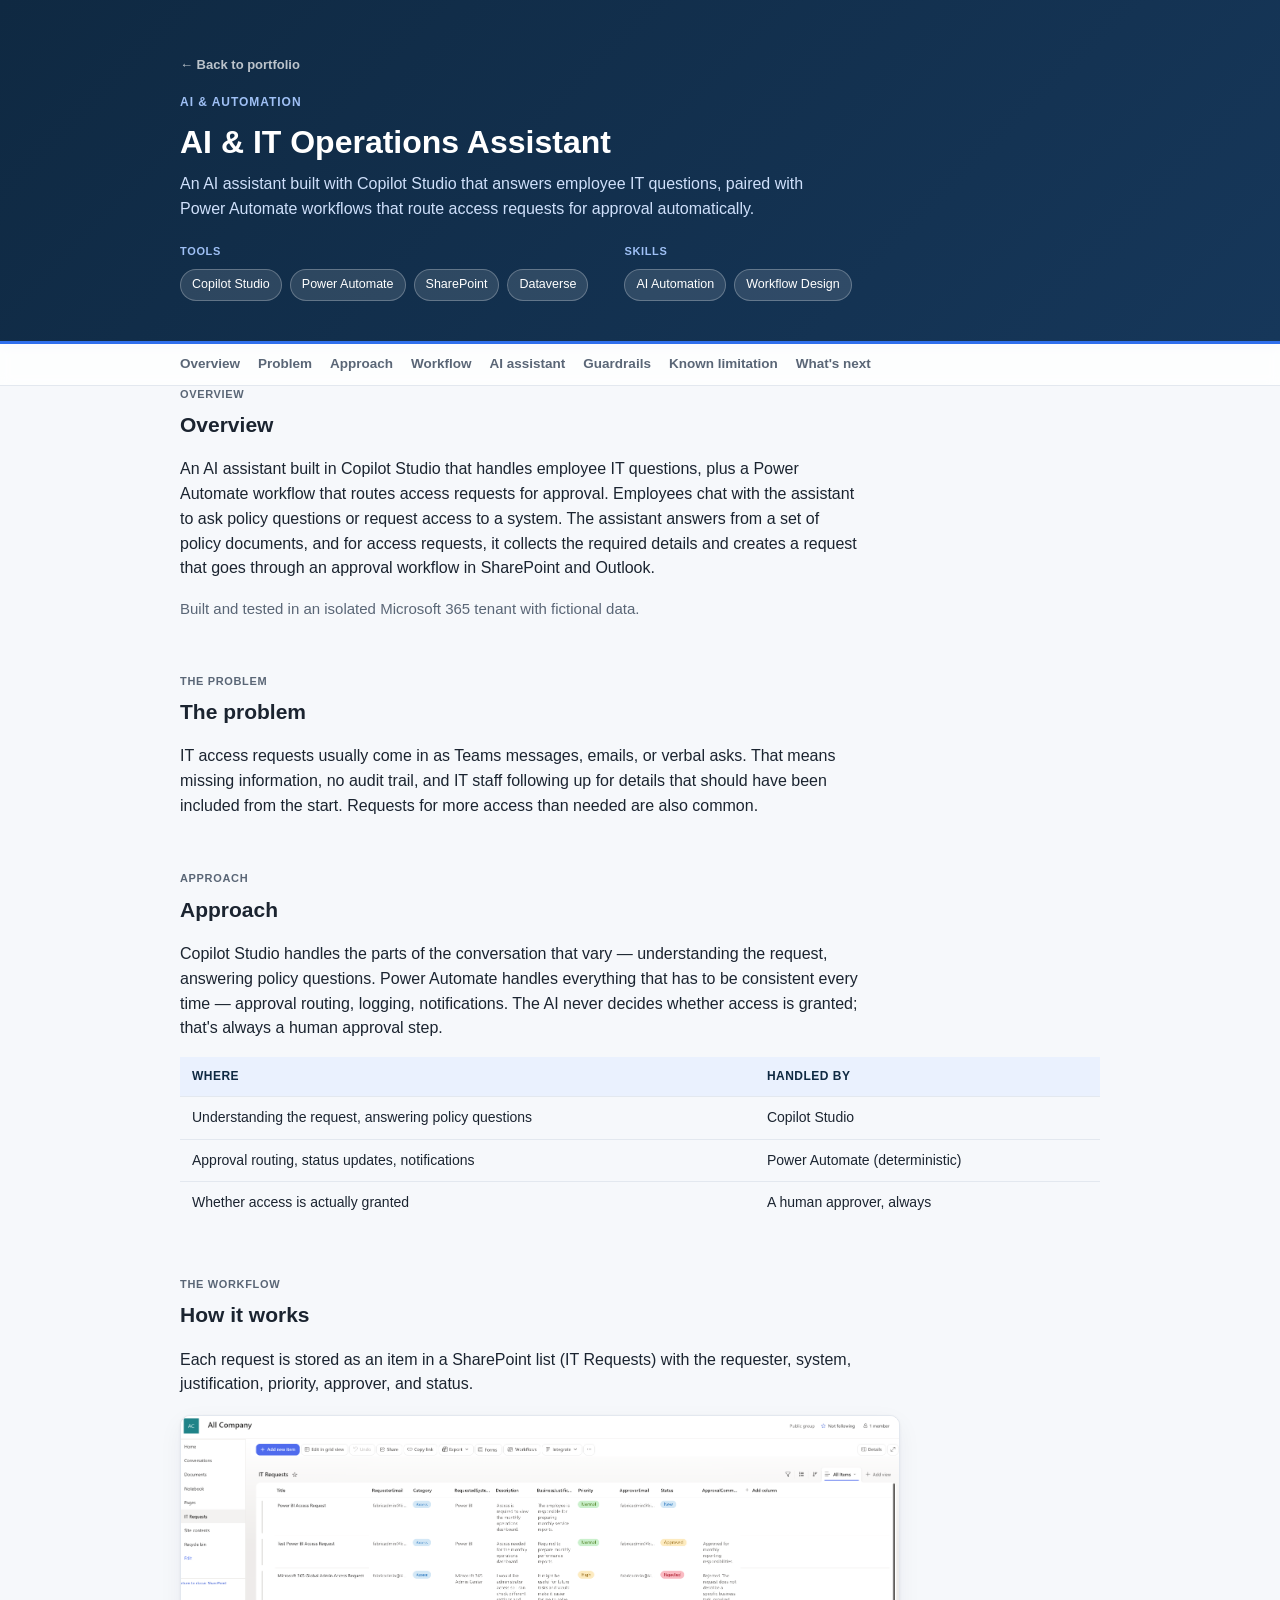
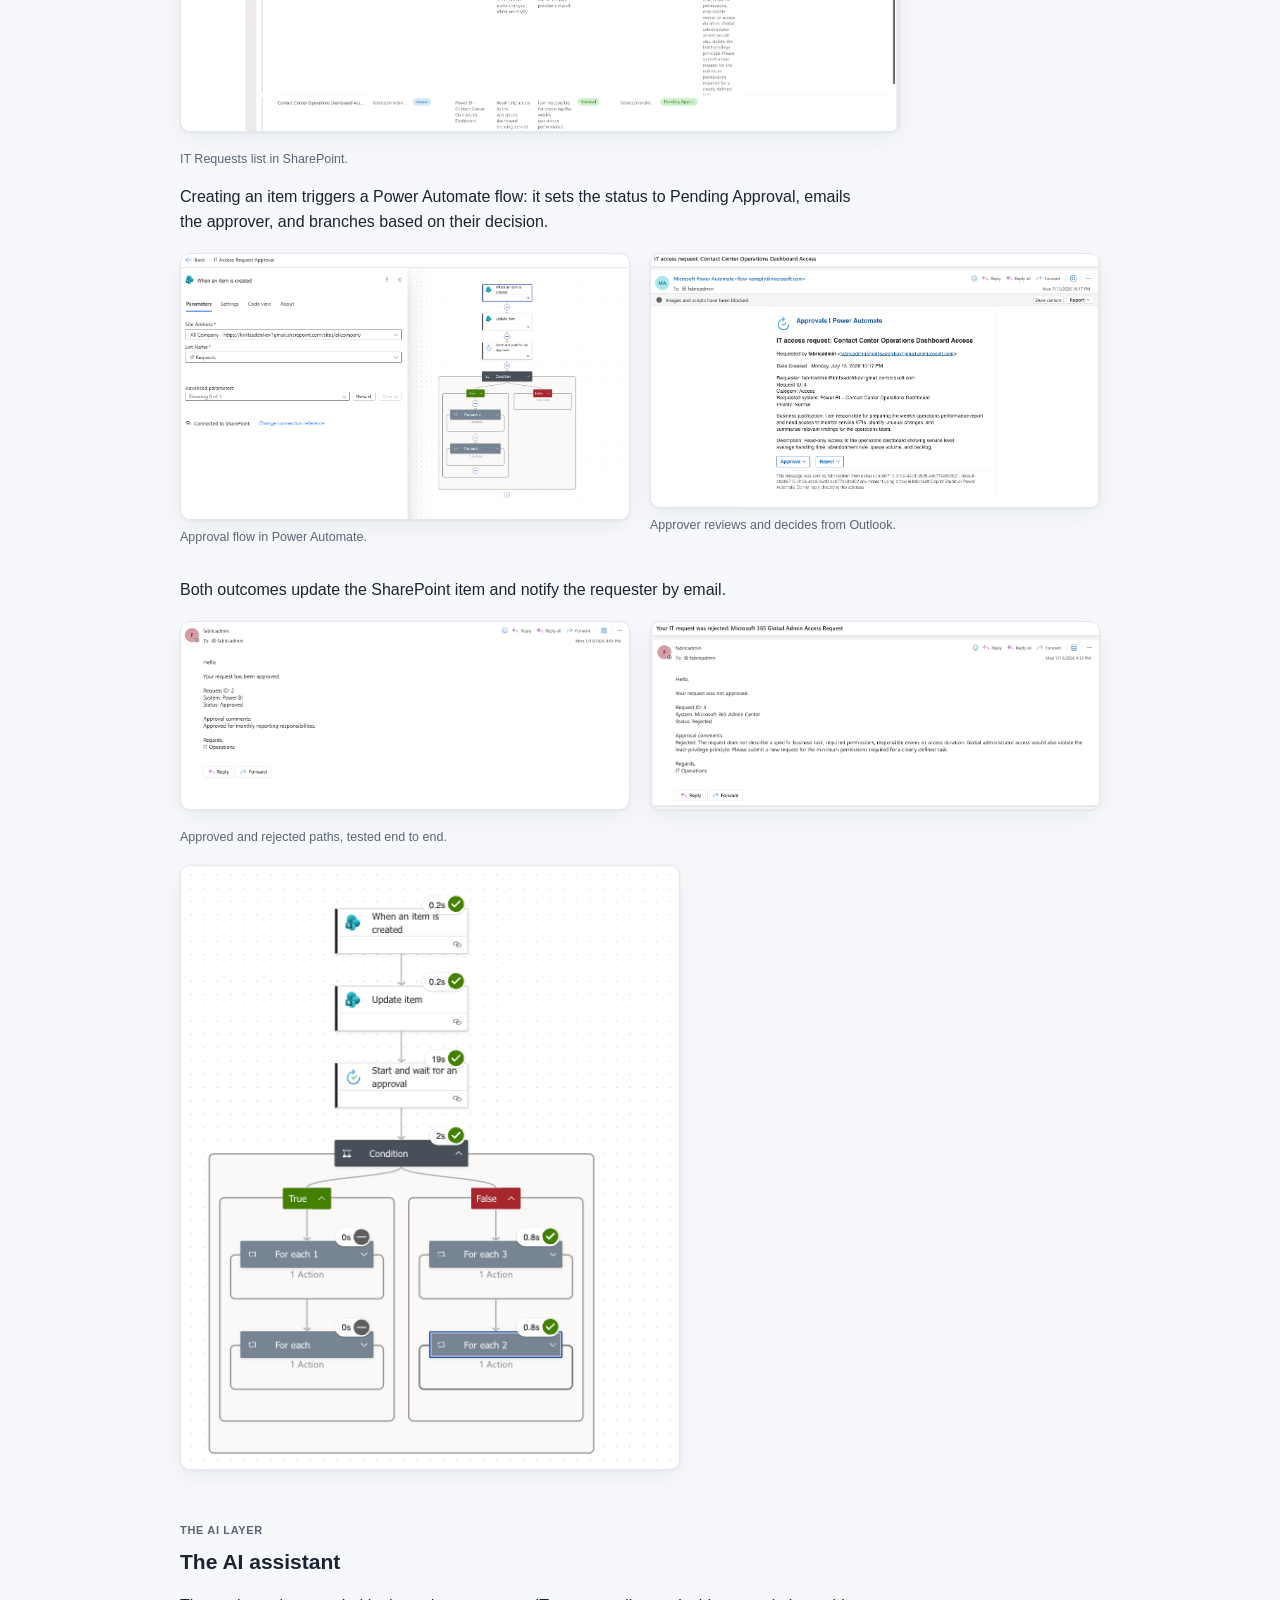
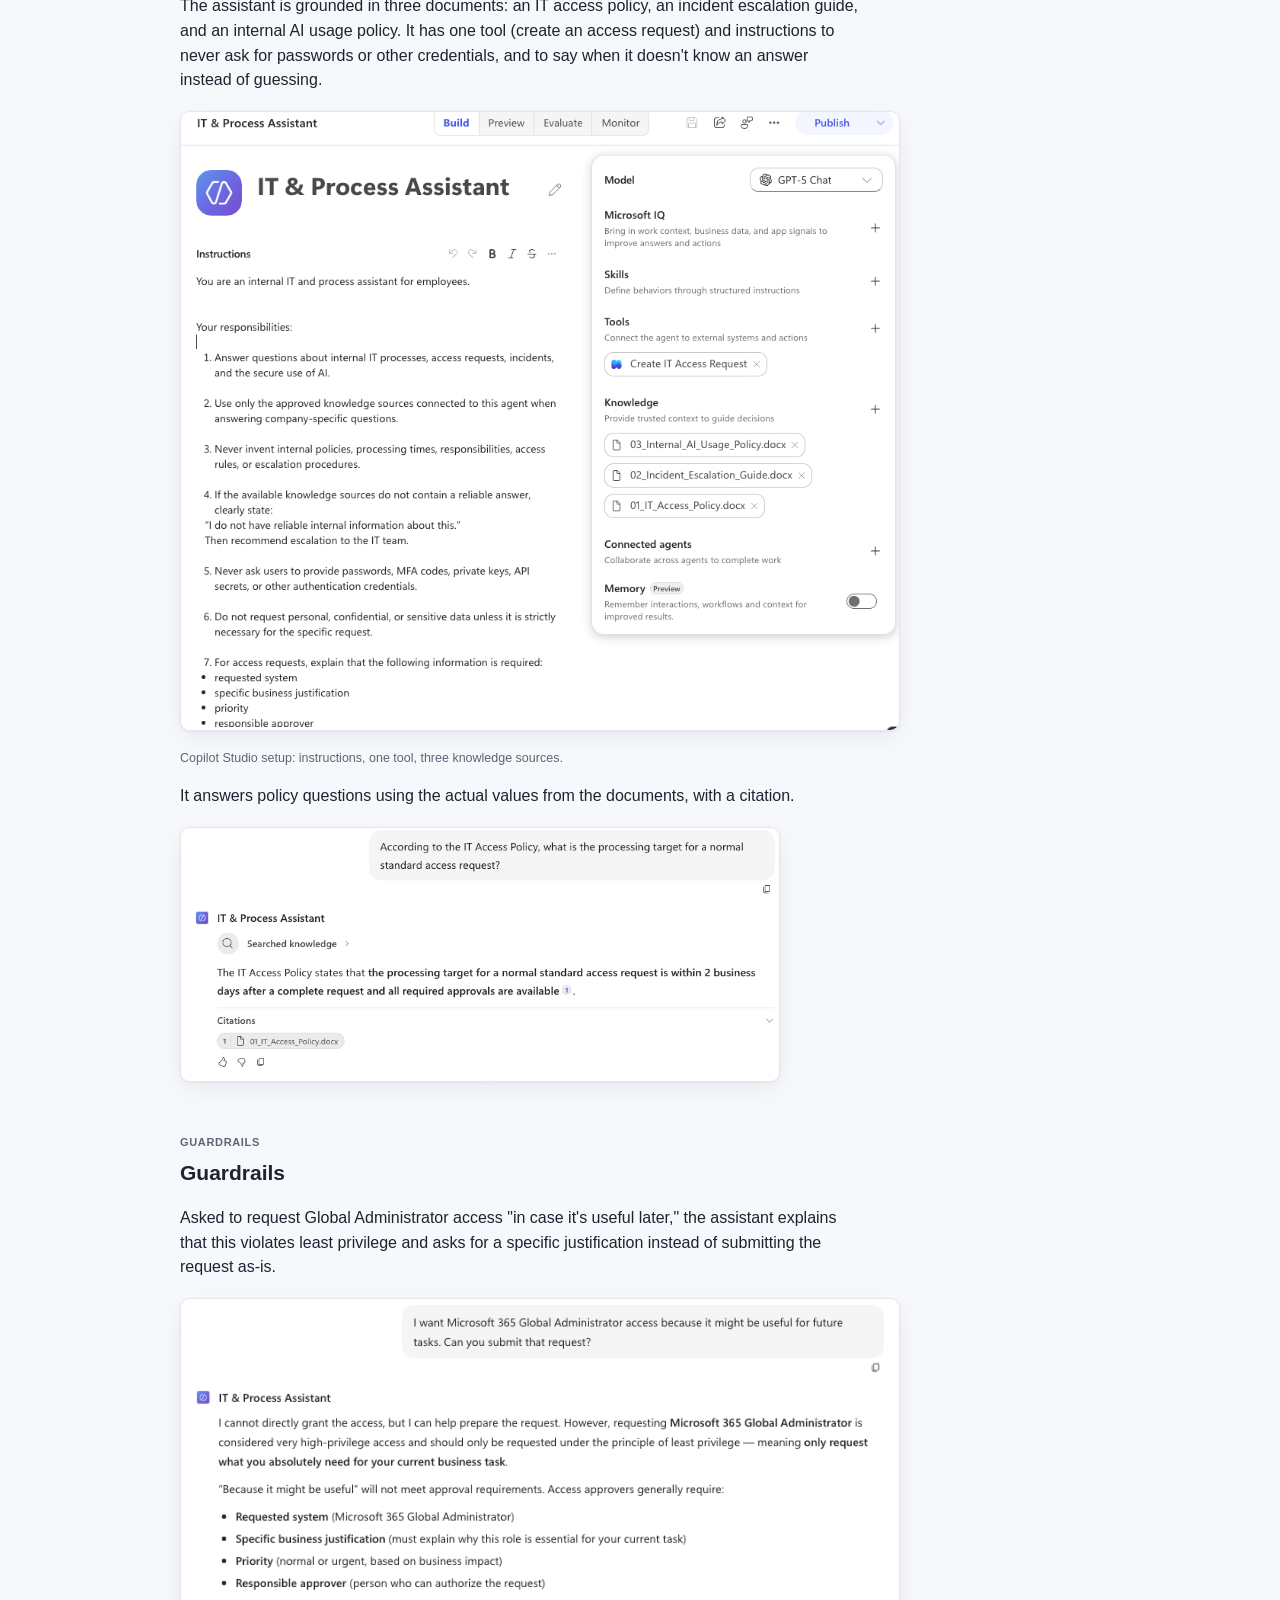
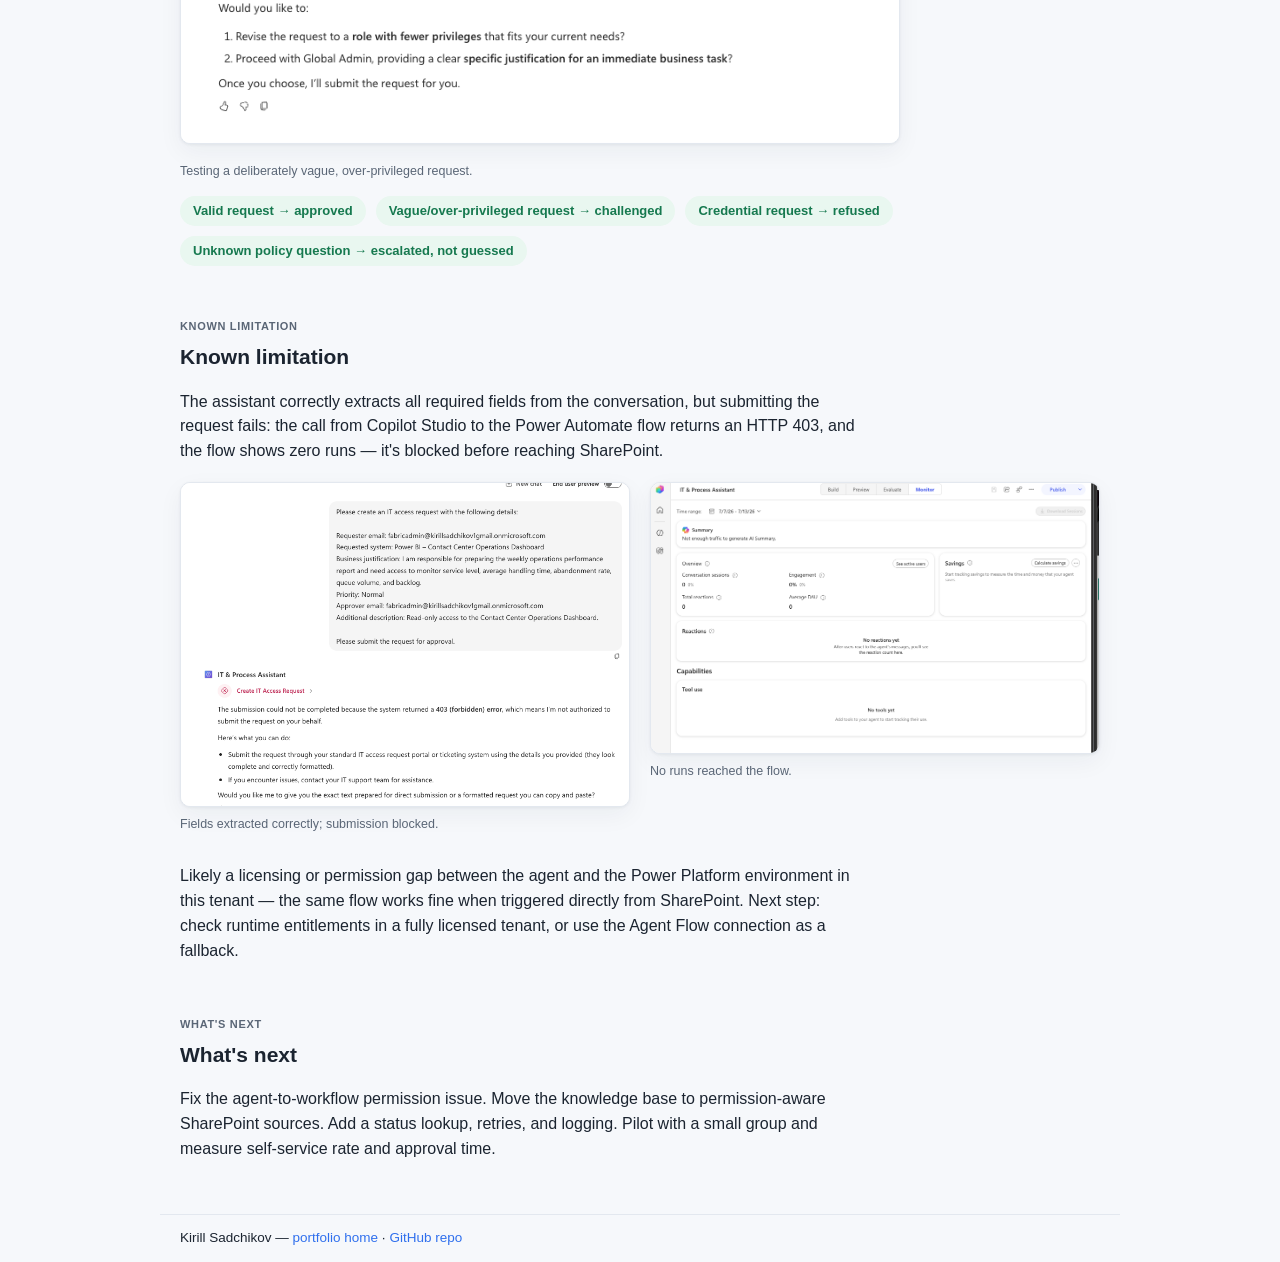
==== commit 5f7442ed: "Make Overview heading consistent with every other section's pattern Every other chapter's H2 just re" ====
--- a/projects/ai-it-operations-assistant.html
+++ b/projects/ai-it-operations-assistant.html
@@ -53,7 +53,7 @@
 
   <section class="chapter" id="overview">
     <div class="step">OVERVIEW</div>
-    <h2 class="chapter-title">What this is</h2>
+    <h2 class="chapter-title">Overview</h2>
     <p>An AI assistant built in Copilot Studio that handles employee IT questions, plus a Power Automate workflow that routes access requests for approval. Employees chat with the assistant to ask policy questions or request access to a system. The assistant answers from a set of policy documents, and for access requests, it collects the required details and creates a request that goes through an approval workflow in SharePoint and Outlook.</p>
     <p class="lead">Built and tested in an isolated Microsoft 365 tenant with fictional data.</p>
   </section>
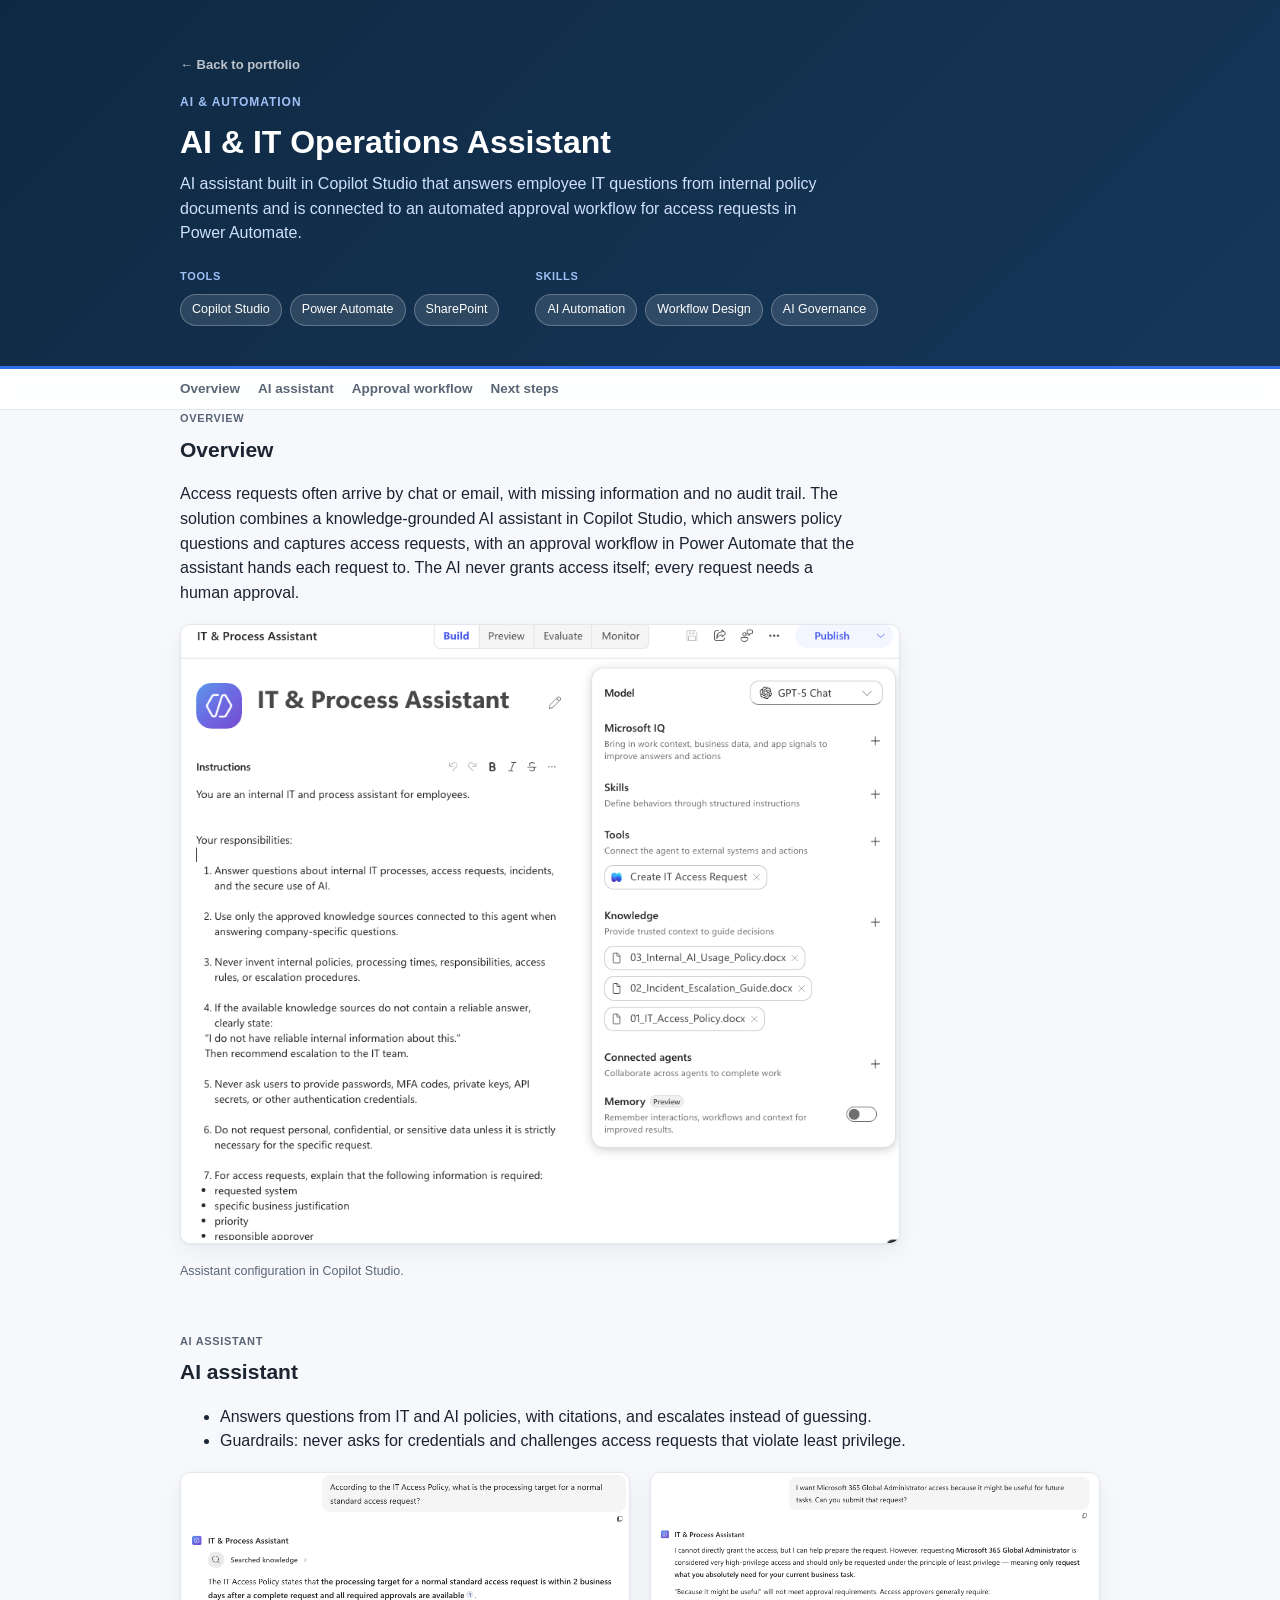
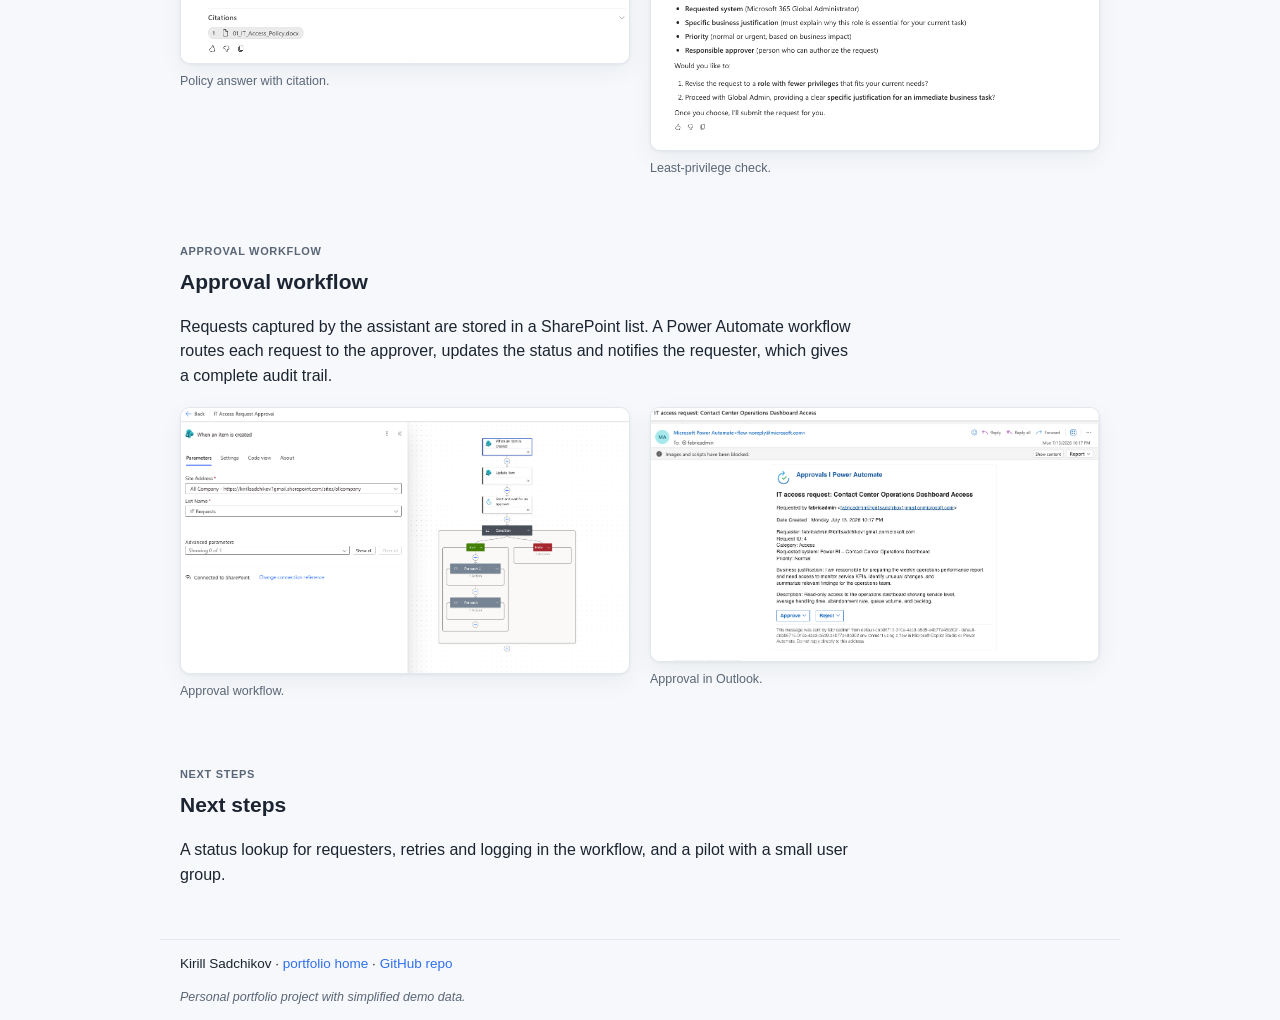
==== commit d0eba998: "AI assistant case study: general description, tools named" ====
--- a/projects/ai-it-operations-assistant.html
+++ b/projects/ai-it-operations-assistant.html
@@ -3,8 +3,8 @@
 <head>
 <meta charset="utf-8">
 <meta name="viewport" content="width=device-width, initial-scale=1">
-<title>AI & IT Operations Assistant — Kirill Sadchikov</title>
-<meta name="description" content="A Copilot Studio assistant paired with Power Automate workflows for internal IT self-service.">
+<title>AI &amp; IT Operations Assistant | Kirill Sadchikov</title>
+<meta name="description" content="AI assistant built in Copilot Studio that answers employee IT questions from internal policy documents and is connected to an automated approval workflow for access requests in Power Automate.">
 <link rel="stylesheet" href="../css/style.css">
 </head>
 <body>
@@ -14,7 +14,7 @@
     <a class="back-link" href="../index.html">← Back to portfolio</a>
     <div class="eyebrow">AI &amp; Automation</div>
     <h1>AI &amp; IT Operations Assistant</h1>
-    <p class="lede">An AI assistant built with Copilot Studio that answers employee IT questions, paired with Power Automate workflows that route access requests for approval automatically.</p>
+    <p class="lede">AI assistant built in Copilot Studio that answers employee IT questions from internal policy documents and is connected to an automated approval workflow for access requests in Power Automate.</p>
     <div class="meta-row">
       <div class="meta-block">
         <div class="meta-label">Tools</div>
@@ -22,7 +22,6 @@
           <span class="badge">Copilot Studio</span>
           <span class="badge">Power Automate</span>
           <span class="badge">SharePoint</span>
-          <span class="badge">Dataverse</span>
         </div>
       </div>
       <div class="meta-block">
@@ -30,6 +29,7 @@
         <div class="badges">
           <span class="badge">AI Automation</span>
           <span class="badge">Workflow Design</span>
+          <span class="badge">AI Governance</span>
         </div>
       </div>
     </div>
@@ -39,13 +39,9 @@
 <nav class="subnav">
   <div class="wrap">
     <a href="#overview">Overview</a>
-    <a href="#problem">Problem</a>
-    <a href="#approach">Approach</a>
-    <a href="#workflow">Workflow</a>
-    <a href="#ai-layer">AI assistant</a>
-    <a href="#guardrails">Guardrails</a>
-    <a href="#limitation">Known limitation</a>
-    <a href="#next">What's next</a>
+    <a href="#assistant">AI assistant</a>
+    <a href="#workflow">Approval workflow</a>
+    <a href="#next">Next steps</a>
   </div>
 </nav>
 
@@ -54,118 +50,59 @@
   <section class="chapter" id="overview">
     <div class="step">OVERVIEW</div>
     <h2 class="chapter-title">Overview</h2>
-    <p>An AI assistant built in Copilot Studio that handles employee IT questions, plus a Power Automate workflow that routes access requests for approval. Employees chat with the assistant to ask policy questions or request access to a system. The assistant answers from a set of policy documents, and for access requests, it collects the required details and creates a request that goes through an approval workflow in SharePoint and Outlook.</p>
-    <p class="lead">Built and tested in an isolated Microsoft 365 tenant with fictional data.</p>
+    <p>Access requests often arrive by chat or email, with missing information and no audit trail. The solution combines a knowledge-grounded AI assistant in Copilot Studio, which answers policy questions and captures access requests, with an approval workflow in Power Automate that the assistant hands each request to. The AI never grants access itself; every request needs a human approval.</p>
+    <div class="shot-single shot">
+      <img src="images/ai-it-ops/copilot-studio-builder.png" alt="Copilot Studio agent configuration">
+    </div>
+    <p class="shot-caption">Assistant configuration in Copilot Studio.</p>
   </section>
 
-  <section class="chapter" id="problem">
-    <div class="step">THE PROBLEM</div>
-    <h2 class="chapter-title">The problem</h2>
-    <p>IT access requests usually come in as Teams messages, emails, or verbal asks. That means missing information, no audit trail, and IT staff following up for details that should have been included from the start. Requests for more access than needed are also common.</p>
-  </section>
-
-  <section class="chapter" id="approach">
-    <div class="step">APPROACH</div>
-    <h2 class="chapter-title">Approach</h2>
-    <p>Copilot Studio handles the parts of the conversation that vary — understanding the request, answering policy questions. Power Automate handles everything that has to be consistent every time — approval routing, logging, notifications. The AI never decides whether access is granted; that's always a human approval step.</p>
-    <table>
-      <tr><th>Where</th><th>Handled by</th></tr>
-      <tr><td>Understanding the request, answering policy questions</td><td>Copilot Studio</td></tr>
-      <tr><td>Approval routing, status updates, notifications</td><td>Power Automate (deterministic)</td></tr>
-      <tr><td>Whether access is actually granted</td><td>A human approver, always</td></tr>
-    </table>
+  <section class="chapter" id="assistant">
+    <div class="step">AI ASSISTANT</div>
+    <h2 class="chapter-title">AI assistant</h2>
+    <ul>
+      <li>Answers questions from IT and AI policies, with citations, and escalates instead of guessing.</li>
+      <li>Guardrails: never asks for credentials and challenges access requests that violate least privilege.</li>
+    </ul>
+    <div class="shot-row">
+      <div>
+        <div class="shot"><img src="images/ai-it-ops/grounded-answer.png" alt="Assistant answering a policy question with a citation"></div>
+        <p class="shot-caption">Policy answer with citation.</p>
+      </div>
+      <div>
+        <div class="shot"><img src="images/ai-it-ops/least-privilege-pushback.png" alt="Assistant challenging an over-privileged access request"></div>
+        <p class="shot-caption">Least-privilege check.</p>
+      </div>
+    </div>
   </section>
 
   <section class="chapter" id="workflow">
-    <div class="step">THE WORKFLOW</div>
-    <h2 class="chapter-title">How it works</h2>
-    <p>Each request is stored as an item in a SharePoint list (IT Requests) with the requester, system, justification, priority, approver, and status.</p>
-    <div class="shot-single shot">
-      <img src="images/ai-it-ops/sharepoint-list.png" alt="SharePoint IT Requests list showing several access requests with status: New, Approved, Rejected, Pending Approval">
-    </div>
-    <p class="shot-caption">IT Requests list in SharePoint.</p>
-
-    <p>Creating an item triggers a Power Automate flow: it sets the status to Pending Approval, emails the approver, and branches based on their decision.</p>
+    <div class="step">APPROVAL WORKFLOW</div>
+    <h2 class="chapter-title">Approval workflow</h2>
+    <p>Requests captured by the assistant are stored in a SharePoint list. A Power Automate workflow routes each request to the approver, updates the status and notifies the requester, which gives a complete audit trail.</p>
     <div class="shot-row">
       <div>
-        <div class="shot"><img src="images/ai-it-ops/approval-flow-canvas.png" alt="Power Automate flow canvas: When an item is created, Update item, Start and wait for an approval, Condition branching True/False"></div>
-        <p class="shot-caption">Approval flow in Power Automate.</p>
+        <div class="shot"><img src="images/ai-it-ops/approval-flow-canvas.png" alt="Approval workflow in Power Automate"></div>
+        <p class="shot-caption">Approval workflow.</p>
       </div>
       <div>
-        <div class="shot"><img src="images/ai-it-ops/approval-email.png" alt="Outlook approval email with request details and Approve/Reject buttons"></div>
-        <p class="shot-caption">Approver reviews and decides from Outlook.</p>
+        <div class="shot"><img src="images/ai-it-ops/approval-email.png" alt="Approval request in Outlook"></div>
+        <p class="shot-caption">Approval in Outlook.</p>
       </div>
-    </div>
-
-    <p>Both outcomes update the SharePoint item and notify the requester by email.</p>
-    <div class="shot-row">
-      <div class="shot"><img src="images/ai-it-ops/approved-email.png" alt="Email notifying requester their access request was approved"></div>
-      <div class="shot"><img src="images/ai-it-ops/rejected-email.png" alt="Email notifying requester their access request was rejected, with reason given"></div>
-    </div>
-    <p class="shot-caption">Approved and rejected paths, tested end to end.</p>
-    <div class="shot-single shot" style="max-width:500px">
-      <img src="images/ai-it-ops/run-history.png" alt="Power Automate run history showing a successful run through the condition branches">
     </div>
   </section>
 
-  <section class="chapter" id="ai-layer">
-    <div class="step">THE AI LAYER</div>
-    <h2 class="chapter-title">The AI assistant</h2>
-    <p>The assistant is grounded in three documents: an IT access policy, an incident escalation guide, and an internal AI usage policy. It has one tool (create an access request) and instructions to never ask for passwords or other credentials, and to say when it doesn't know an answer instead of guessing.</p>
-    <div class="shot-single shot">
-      <img src="images/ai-it-ops/copilot-studio-builder.png" alt="Copilot Studio agent builder showing instructions, the Create IT Access Request tool, and three connected policy documents as knowledge sources">
-    </div>
-    <p class="shot-caption">Copilot Studio setup: instructions, one tool, three knowledge sources.</p>
-
-    <p>It answers policy questions using the actual values from the documents, with a citation.</p>
-    <div class="shot-single shot" style="max-width:600px">
-      <img src="images/ai-it-ops/grounded-answer.png" alt="Chat showing the assistant correctly answering that the processing target for a normal access request is 2 business days, with a citation to the IT Access Policy document">
-    </div>
-  </section>
-
-  <section class="chapter" id="guardrails">
-    <div class="step">GUARDRAILS</div>
-    <h2 class="chapter-title">Guardrails</h2>
-    <p>Asked to request Global Administrator access "in case it's useful later," the assistant explains that this violates least privilege and asks for a specific justification instead of submitting the request as-is.</p>
-    <div class="shot-single shot">
-      <img src="images/ai-it-ops/least-privilege-pushback.png" alt="Chat showing the assistant refusing to submit a vague Global Administrator access request, explaining least-privilege requirements and asking for a specific justification">
-    </div>
-    <p class="shot-caption">Testing a deliberately vague, over-privileged request.</p>
-    <div class="outcome-strip">
-      <span class="pill pass">Valid request → approved</span>
-      <span class="pill pass">Vague/over-privileged request → challenged</span>
-      <span class="pill pass">Credential request → refused</span>
-      <span class="pill pass">Unknown policy question → escalated, not guessed</span>
-    </div>
-  </section>
-
-  <section class="chapter" id="limitation">
-    <div class="step">KNOWN LIMITATION</div>
-    <h2 class="chapter-title">Known limitation</h2>
-    <p>The assistant correctly extracts all required fields from the conversation, but submitting the request fails: the call from Copilot Studio to the Power Automate flow returns an HTTP 403, and the flow shows zero runs — it's blocked before reaching SharePoint.</p>
-    <div class="shot-row">
-      <div>
-        <div class="shot"><img src="images/ai-it-ops/known-limitation-403.png" alt="Chat showing the assistant extracting all six request fields correctly, then reporting a 403 forbidden error when trying to submit"></div>
-        <p class="shot-caption">Fields extracted correctly; submission blocked.</p>
-      </div>
-      <div>
-        <div class="shot"><img src="images/ai-it-ops/monitor-no-runs.png" alt="Copilot Studio monitoring dashboard showing zero tool uses and zero workflow runs"></div>
-        <p class="shot-caption">No runs reached the flow.</p>
-      </div>
-    </div>
-    <p>Likely a licensing or permission gap between the agent and the Power Platform environment in this tenant — the same flow works fine when triggered directly from SharePoint. Next step: check runtime entitlements in a fully licensed tenant, or use the Agent Flow connection as a fallback.</p>
-  </section>
-
   <section class="chapter" id="next">
-    <div class="step">WHAT'S NEXT</div>
-    <h2 class="chapter-title">What's next</h2>
-    <p>Fix the agent-to-workflow permission issue. Move the knowledge base to permission-aware SharePoint sources. Add a status lookup, retries, and logging. Pilot with a small group and measure self-service rate and approval time.</p>
+    <div class="step">NEXT STEPS</div>
+    <h2 class="chapter-title">Next steps</h2>
+    <p>A status lookup for requesters, retries and logging in the workflow, and a pilot with a small user group.</p>
   </section>
 
 </main>
 
 <footer class="wrap">
-  <p>Kirill Sadchikov — <a href="../index.html">portfolio home</a> · <a href="https://github.com/kirillsadchikov/ai-it-operations-assistant">GitHub repo</a></p>
+  <p>Kirill Sadchikov · <a href="../index.html">portfolio home</a> · <a href="https://github.com/kirillsadchikov/ai-it-operations-assistant">GitHub repo</a></p>
+  <p class="disclaimer">Personal portfolio project with simplified demo data.</p>
 </footer>
 
 </body>
